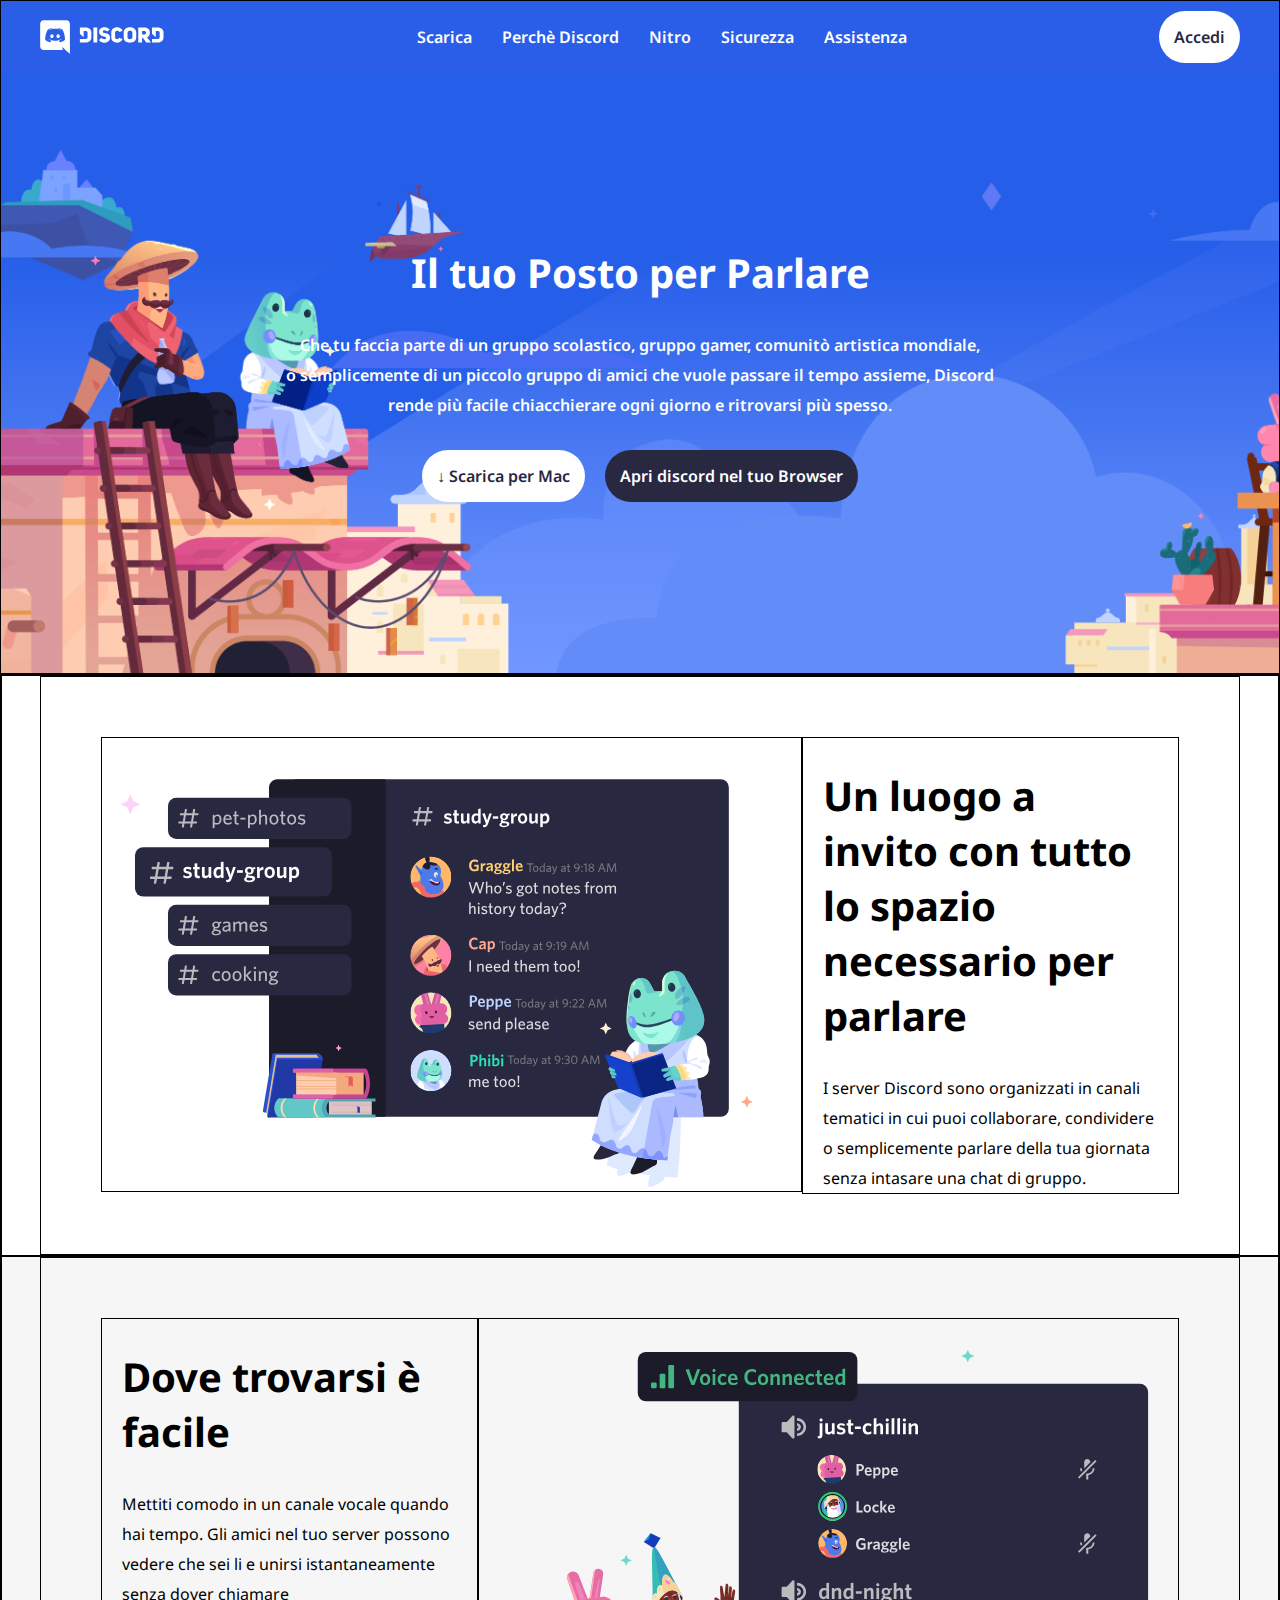
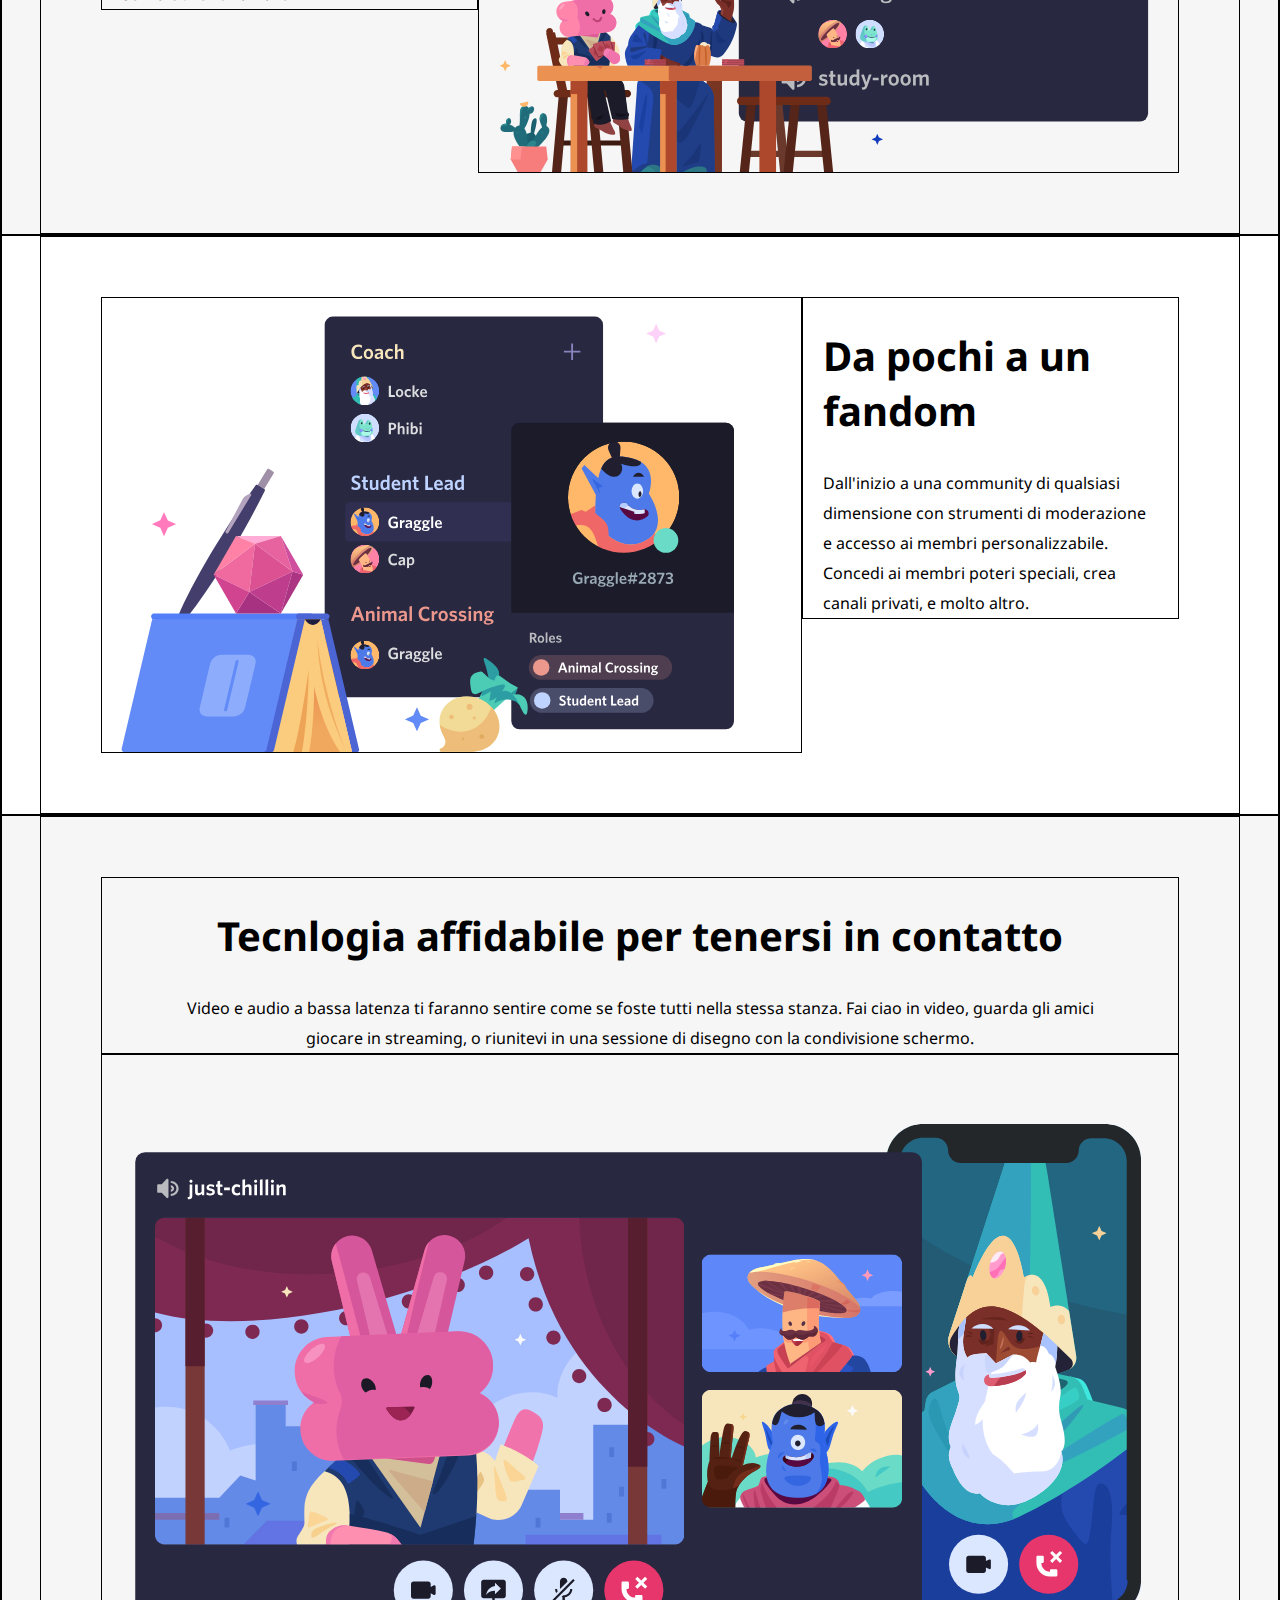
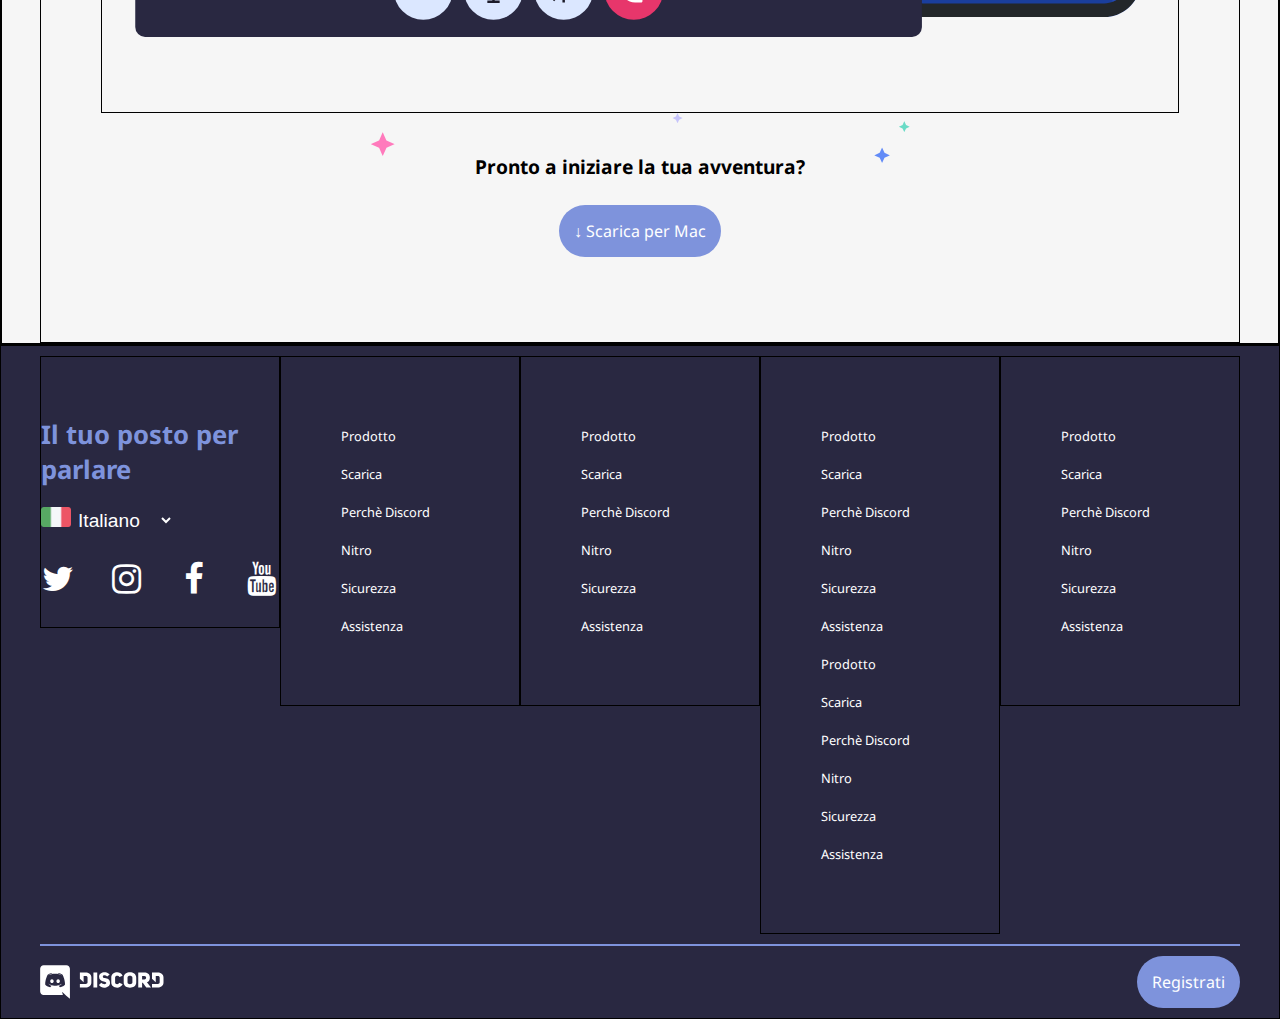
==== index.html @ d9f9dfe0 "sistemati gli a nel header" ====
<!DOCTYPE html>
<html lang="en">

<head>
    <meta charset="UTF-8">
    <meta name="viewport" content="width=device-width, initial-scale=1.0">
    <meta name="author" content="Michele Ebau">
    <link rel="preconnect" href="https://fonts.googleapis.com">
    <link rel="preconnect" href="https://fonts.gstatic.com" crossorigin>
    <link href="https://fonts.googleapis.com/css2?family=Fredoka:wght@300;400;500;600;700&family=Noto+Sans:ital,wght@0,100;0,200;0,300;0,400;0,500;0,600;0,700;0,800;1,100;1,200;1,300;1,400;1,500;1,600;1,700&display=swap" rel="stylesheet">
    <link rel="stylesheet" href="font-awesome-4.7.0/css/font-awesome.min.css"> 
    <link rel="stylesheet" href="css/style.css">
    
    <title>Discord</title>
</head>

<body>
    <!-- header -->
    <header class="header-top debug">
        <div class="d-flex align-center flex-between container secondary-text">
            <img class="logo-size" src="img/logo.svg" alt="logo">

            <!-- nav -bar -->
            <nav>
                <ul class="d-flex flex-between">
                    <li><a href="#">Scarica</a></li>
                    <li><a href="https://www.google.com/">Perchè Discord</a></li>
                    <li><a href="https://www.google.com/">Nitro</a></li>
                    <li><a href="https://www.google.com/">Sicurezza</a></li>
                    <li><a href="https://www.google.com/">Assistenza</a></li>
                </ul>
            </nav>
            <!-- bottone con a -->
            <a class="btn" href="https://www.google.com/">Accedi</a>
        </div>
        <section class="hero-content d-flex flex-center align-center secondary-text">
            <!-- contenitore centrale con titolo e paragrafo -->
            <section class="container text-center">
                <h1 class="title-header">
                    Il tuo Posto per Parlare
                </h1>
                <p>
                    Che tu faccia parte di un gruppo scolastico, gruppo gamer, comunitò artistica mondiale, <br>
                    o semplicemente di un piccolo gruppo di amici che vuole passare il tempo assieme, Discord rende più
                    facile chiacchierare ogni giorno e ritrovarsi più spesso.
                </p>
                <div class="d-flex flex-center btn-container">
                    <!-- bottoni con a -->
                    <a class="btn" href="">&#8595; Scarica per Mac</a>
                    <a class="btn btn-black" href="">Apri discord nel tuo Browser</a>
                </div>
            </section>
        </section>
    </header>
    <!-- main -->
    <main class="debug">
        <section class="debug">
            <section class="debug d-flex align-start container content-air">
                <!-- immagine -->
                <img class="itm-size debug" src="img/item1.svg" alt="chat canals">
                <!-- sezione con articolo1 -->
                <section class="section-content debug">
                    <h2>Un luogo a invito con tutto lo spazio necessario per parlare</h2>
                    <p>I server Discord sono organizzati in canali tematici in cui puoi collaborare, condividere o
                        semplicemente parlare della tua giornata senza intasare una chat di gruppo.</p>
                </section>
            </section>
        </section>
        <section class="debug even">
            <section class="debug d-flex row-reverse align-start container content-air">
                <!-- immagine -->
                <img class="itm-size debug" src="img/item2.svg" alt="voice connected">
                <!-- sezione con articolo1 -->
                <section class="section-content debug">
                    <h2>Dove trovarsi è facile</h2>
                    <p>Mettiti comodo in un canale vocale quando hai tempo. Gli amici nel tuo server possono vedere che
                        sei li e unirsi istantaneamente senza dover chiamare</p>
                </section>
            </section>
        </section>
        <section class="debug">
            <section class="debug d-flex align-start container content-air">
                <!-- immagine -->
                <img class="itm-size debug" src="img/item3.svg" alt="coach student animal attirbute">
                <!-- sezione con articolo1 -->
                <section class="section-content debug">
                    <h2>Da pochi a un fandom</h2>
                    <p>Dall'inizio a una community di qualsiasi dimensione con strumenti di moderazione e accesso ai
                        membri personalizzabile. Concedi ai membri poteri speciali, crea canali privati, e molto altro.
                    </p>
                </section>
            </section>
        </section>
        <section class="debug even">
            <section class="debug container text-center content-air">
                <!-- sezione con articolo 4 -->
                <section class="last-section debug">
                    <h2>Tecnlogia affidabile per tenersi in contatto</h2>
                    <p>Video e audio a bassa latenza ti faranno sentire come se foste tutti nella stessa stanza. Fai
                        ciao in video, guarda gli amici giocare in streaming, o riunitevi in una sessione di disegno con
                        la condivisione schermo.</p>
                </section>
                <!-- immagine -->
                <div class="last-itm debug">
                    <img src="img/item4-big.svg" alt="voice connected">
                </div>
                <h3>Pronto a iniziare la tua avventura?</h3>
                <!-- bottone accessorio -->
                <div class="last-section-btn">
                    <a class="btn btn-accessory" href="">&#8595; Scarica per Mac</a>
                </div>

            </section>
        </section>
    </main>

    <footer class=" debug">
        <!-- sezione footer-top -->
        <section class="d-flex footer-top container ">
            <section class="footer-container debug">
                <h2>Il tuo posto per parlare</h2>
                <div>
                    <img class="flag-select" src="img/ita.png" alt="italian flag">
                    <select class="footer-select" name="Lenguage">
                        <option value="italiano">Italiano</option>
                        <option value="francese">Francese</option>
                        <option value="inglese">Inglese</option>
                        <option value="croato">Croato</option>
                    </select>
                    <!-- ul con icone -->
                    <ul class="ul-icon fa-ul d-flex flex-between">
                        <li><a href=""><span class="fa-stack fa-lg">
                            <!-- <i class="fa fa-square-o fa-stack-2x"></i> -->
                            <i class="fa fa-twitter fa-stack-2x"></i>
                          </span></a>
                        </li>
                        <li><a href=""><span class="fa-stack fa-lg">
                            <!-- <i class="fa fa-square-o fa-stack-2x"></i> -->
                            <i class="fa fa-instagram fa-stack-2x"></i>
                          </span></a>
                        </li>
                        <li><a href=""><span class="fa-stack fa-lg">
                            <!-- <i class="fa fa-square-o fa-stack-2x"></i> -->
                            <i class="fa fa-facebook fa-stack-2x"></i>
                          </span></a>
                        </li>
                        <li><a href=""><span class="fa-stack fa-lg">
                            <!-- <i class="fa fa-square-o fa-stack-2x"></i> -->
                            <i class="fa fa-youtube fa-stack-2x"></i>
                          </span></a>
                        </li>
                      </ul>
                      
                </div>


            </section>
            <!-- sezione con lista di a -->
            <div class="footer-container debug secondary-text content-air">
                <ul>
                    <li>
                        <a href="https://www.google.com/"></a>Prodotto
                    </li>
                    <li><a href="https://www.google.com/"></a>Scarica</li>
                    <li><a href="https://www.google.com/"></a>Perchè Discord</li>
                    <li><a href="https://www.google.com/"></a>Nitro</li>
                    <li><a href="https://www.google.com/"></a>Sicurezza</li>
                    <li><a href="https://www.google.com/"></a>Assistenza</li>
                </ul>
            </div>
            <div class="footer-container debug secondary-text content-air">
                <ul>
                    <li><a href="https://www.google.com/"></a>Prodotto</li>
                    <li><a href="https://www.google.com/"></a>Scarica</li>
                    <li><a href="https://www.google.com/"></a>Perchè Discord</li>
                    <li><a href="https://www.google.com/"></a>Nitro</li>
                    <li><a href="https://www.google.com/"></a>Sicurezza</li>
                    <li><a href="https://www.google.com/"></a>Assistenza</li>
                </ul>
            </div>
            <div class="footer-container debug secondary-text content-air">
                <ul>
                    <li><a href="https://www.google.com/"></a>Prodotto</li>
                    <li><a href="https://www.google.com/"></a>Scarica</li>
                    <li><a href="https://www.google.com/"></a>Perchè Discord</li>
                    <li><a href="https://www.google.com/"></a>Nitro</li>
                    <li><a href="https://www.google.com/"></a>Sicurezza</li>
                    <li><a href="https://www.google.com/"></a>Assistenza</li>
                    <li><a href="https://www.google.com/"></a>Prodotto</li>
                    <li><a href="https://www.google.com/"></a>Scarica</li>
                    <li><a href="https://www.google.com/"></a>Perchè Discord</li>
                    <li><a href="https://www.google.com/"></a>Nitro</li>
                    <li><a href="https://www.google.com/"></a>Sicurezza</li>
                    <li><a href="https://www.google.com/"></a>Assistenza</li>
                </ul>
            </div>
            <div class="footer-container debug secondary-text content-air">
                <ul>
                    <li><a href="https://www.google.com/"></a>Prodotto</li>
                    <li><a href="https://www.google.com/"></a>Scarica</li>
                    <li><a href="https://www.google.com/"></a>Perchè Discord</li>
                    <li><a href="https://www.google.com/"></a>Nitro</li>
                    <li><a href="https://www.google.com/"></a>Sicurezza</li>
                    <li><a href="https://www.google.com/"></a>Assistenza</li>
                </ul>
            </div>
        </section>
        <div class="d-flex footer-bottom container">
            <img class="logo-size" src="img/logo.svg" alt="logo">
            <a class="btn btn-accessory" href="">Registrati</a>
        </div>
    </footer>
</body>

</html>
---- css/style.css ----
/* general */

*{
    margin:0;
    padding:0;
    box-sizing: border-box;
}
:root {
	--color-accessory: #7e93dc;
	--color-secondary: #ffffff;
	--color-primary: #292841;
	--color-section-bg: #f6f6f6;
	--color-header-bg: #2a5ee8;
}
body{
    font-size: 16px;
    font-family: 'Noto Sans', sans-serif;
}
ul{
    list-style-type: none;
}
li a{
    /* display:block; */
    color: var(--color-secondary);
    text-decoration: none;
}
nav a:hover{
    text-decoration: underline;
}
.text-center{
    text-align: center;
}
p{
    line-height: 30px;
    /* word-spacing: 5px; */
}
h2{
    font-size: 2.5em;
    padding: 30px 0;
}
/* utility */

.debug{
    border:1px solid black;
    min-height: 30px;
}
.container{
    max-width: 1200px;
    margin: 0 auto;
    padding: 10px 0;
}
.content-air{
    padding:60px;
}
.d-flex{
    display: flex;
    flex-flow: row wrap;
    /* align-items: center;
    align-content: center; */
}
.row-reverse{
    flex-direction: row-reverse;
}
.align-center{
    align-items: center;
    align-content: center;
}
.align-start{
    align-items: flex-start;
}
.justify-start{
    justify-content: flex-start;
}
.flex-center{
    justify-content: center;
    /* margin:auto; */
}
.flex-between{
    justify-content: space-between;
}
.flex-even{
    justify-content: space-evenly;    
}
.btn-container{
    padding: 30px;
    gap: 20px;
}
.btn{
    text-decoration: none;
    background-color: var(--color-secondary);
    color: var(--color-primary);
    border-radius: 30px;
    padding: 15px;
}
.btn:hover{
    box-shadow: 0px 8px 15px rgba(0, 0, 0, 0.4);
}
.btn-black{
    background-color: var(--color-primary);
    color: var(--color-secondary);
}
.btn-accessory{
    background-color: var(--color-accessory);
    color: var(--color-secondary);
}

/* header */
.header-top{
    /* width: 100%; */  background-color: var(--color-header-bg);
    font-weight: 600;
}
/* .logo-size{
    max-width:100px;
} */
nav li{
    padding:0 15px;
}
.title-header{
    padding: 30px;
    font-size: 2.5em;
}
.secondary-text{
    color:var(--color-secondary)
}
.hero-content{
    min-height: 600px;
    background-image: url(../img/jumbo.png);
    background-size: cover;
    background-repeat: no-repeat;
}
.hero-content>.container{
    max-width: 800px;
}
.hero-content p{
    line-height: 30px;
    /* word-spacing: 5px; */
    margin: 0 30px;
}
/* variables */

.even{
    background-color: var(--color-section-bg);
}

/* main */
main>section{
    background-color: var(--color-secondary);
}
.itm-size{
    width: 65%;
}
.last-itm{
    width: 100%;
}
.last-itm img{
    width: inherit;
}
.section-content{
    width: 35%;
    padding: 0 20px;
}
.last-section p{
    padding: 0 80px;
}
.last-section~h3{
    padding-top: 40px;
    width: 50%;
    font-size: larger;
    margin: 0 auto;
    background-image: url(../img/stars.svg);
    background-size: contain;
    background-repeat: no-repeat;
}
.last-section-btn{
    padding: 40px;
    width: 50%;
    margin: 0 auto;
}

/* footer */
footer{
    background-color: var(--color-primary);
}
.footer-top{
    flex-wrap: nowrap;
    align-items: flex-start;
    font-size: 0.8em;

}
.footer-container{
    min-width: calc(100% / 5);
}
.footer-bottom{
    border-top: 2px solid var(--color-accessory);
    justify-content: space-between;
}
.footer-container li{
    padding:10px 0;
}
/* .footer-container li:first-child{
    color: var(--color-accessory);
    font-weight: bold;

} */
.footer-container>h2{
    color: var(--color-accessory);
    font-size: 2em;
    padding:60px 0 20px;
}
.footer-select{
    background-color: transparent;
    border: 0;
    font-size: 1.5em;
    color: var(--color-secondary);
    cursor: pointer;
}
.flag-select{
    width: 30px;
}
.ul-icon li{
    padding: 30px 0;

}
.fa-ul{
    margin-left: 0;
}
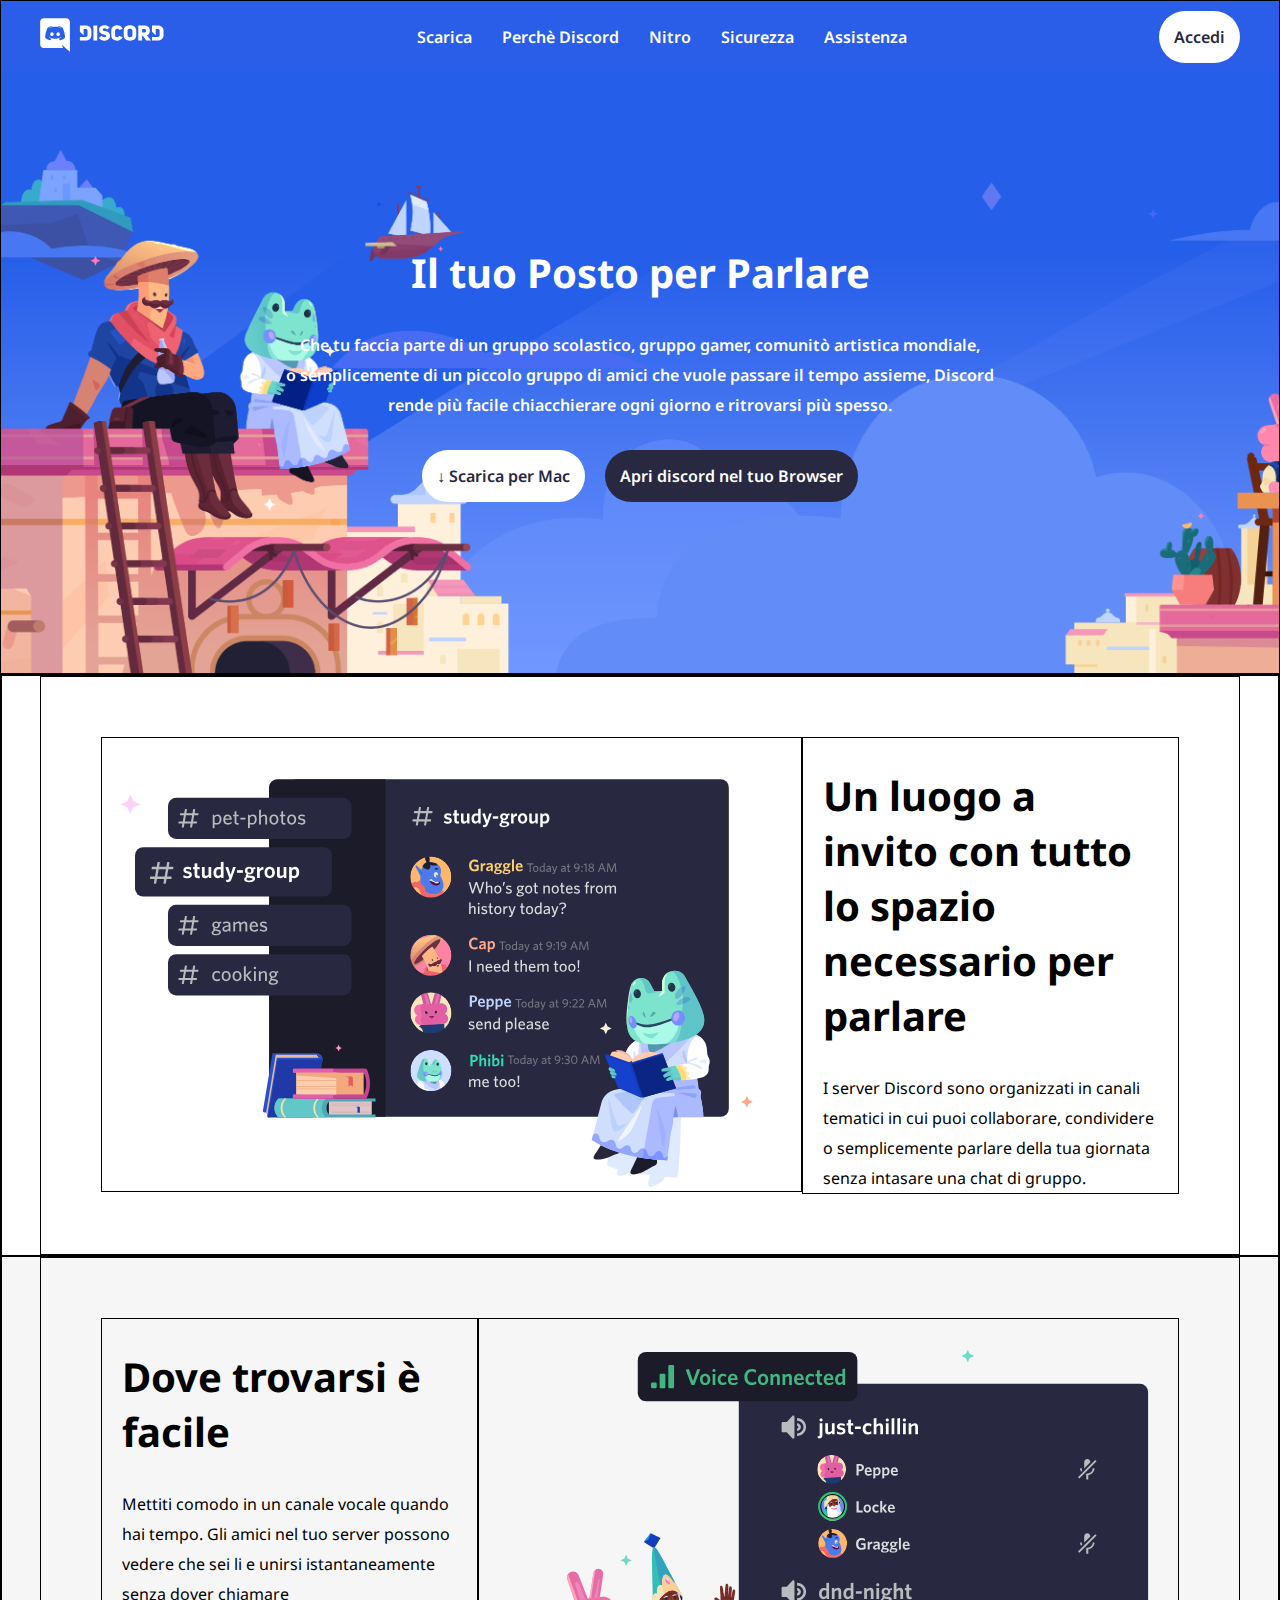
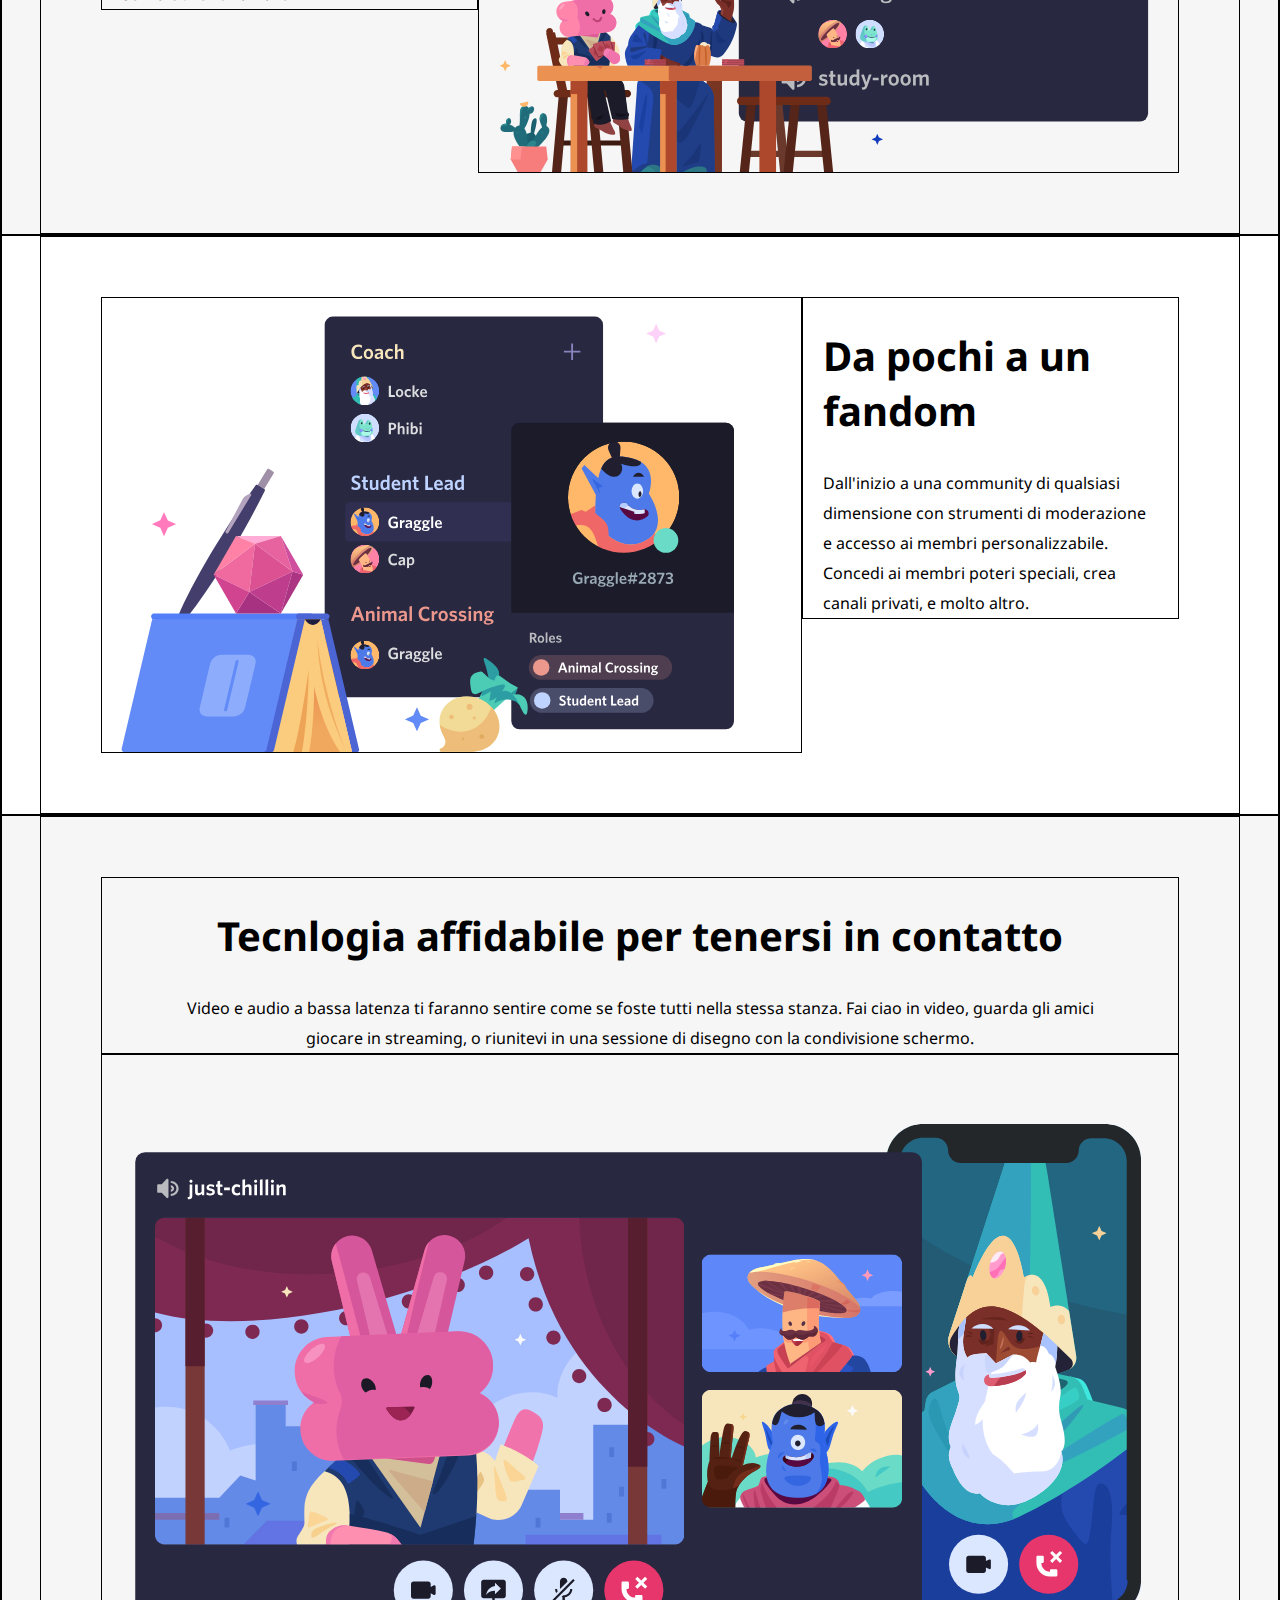
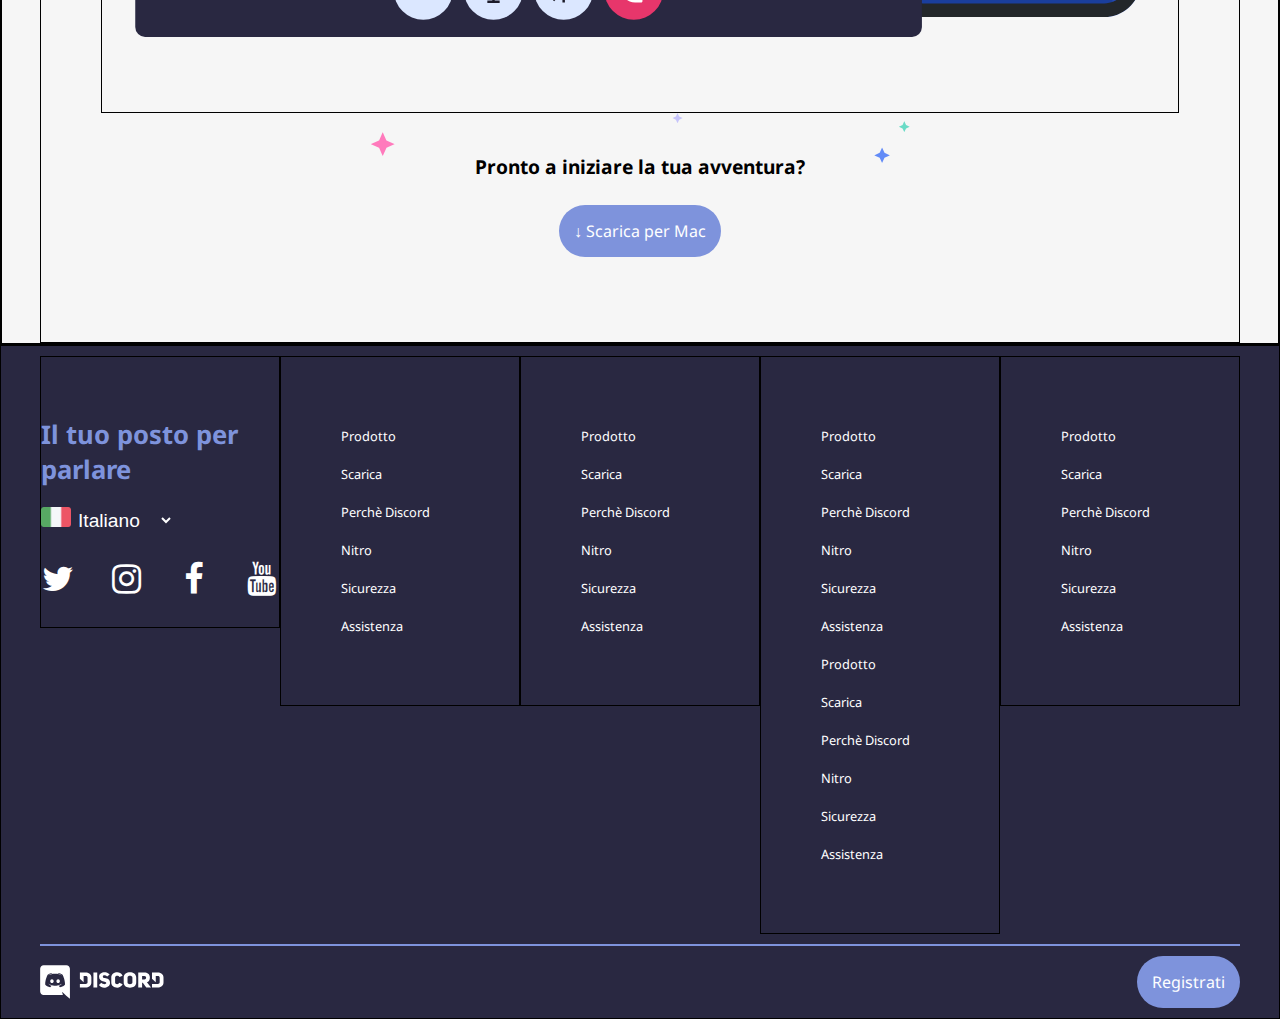
==== commit 11b4575a: "logo discord header dentro a" ====
--- a/index.html
+++ b/index.html
@@ -18,7 +18,7 @@
     <!-- header -->
     <header class="header-top debug">
         <div class="d-flex align-center flex-between container secondary-text">
-            <img class="logo-size" src="img/logo.svg" alt="logo">
+            <a href=""><img class="logo-size" src="img/logo.svg" alt="logo"></a>
 
             <!-- nav -bar -->
             <nav>
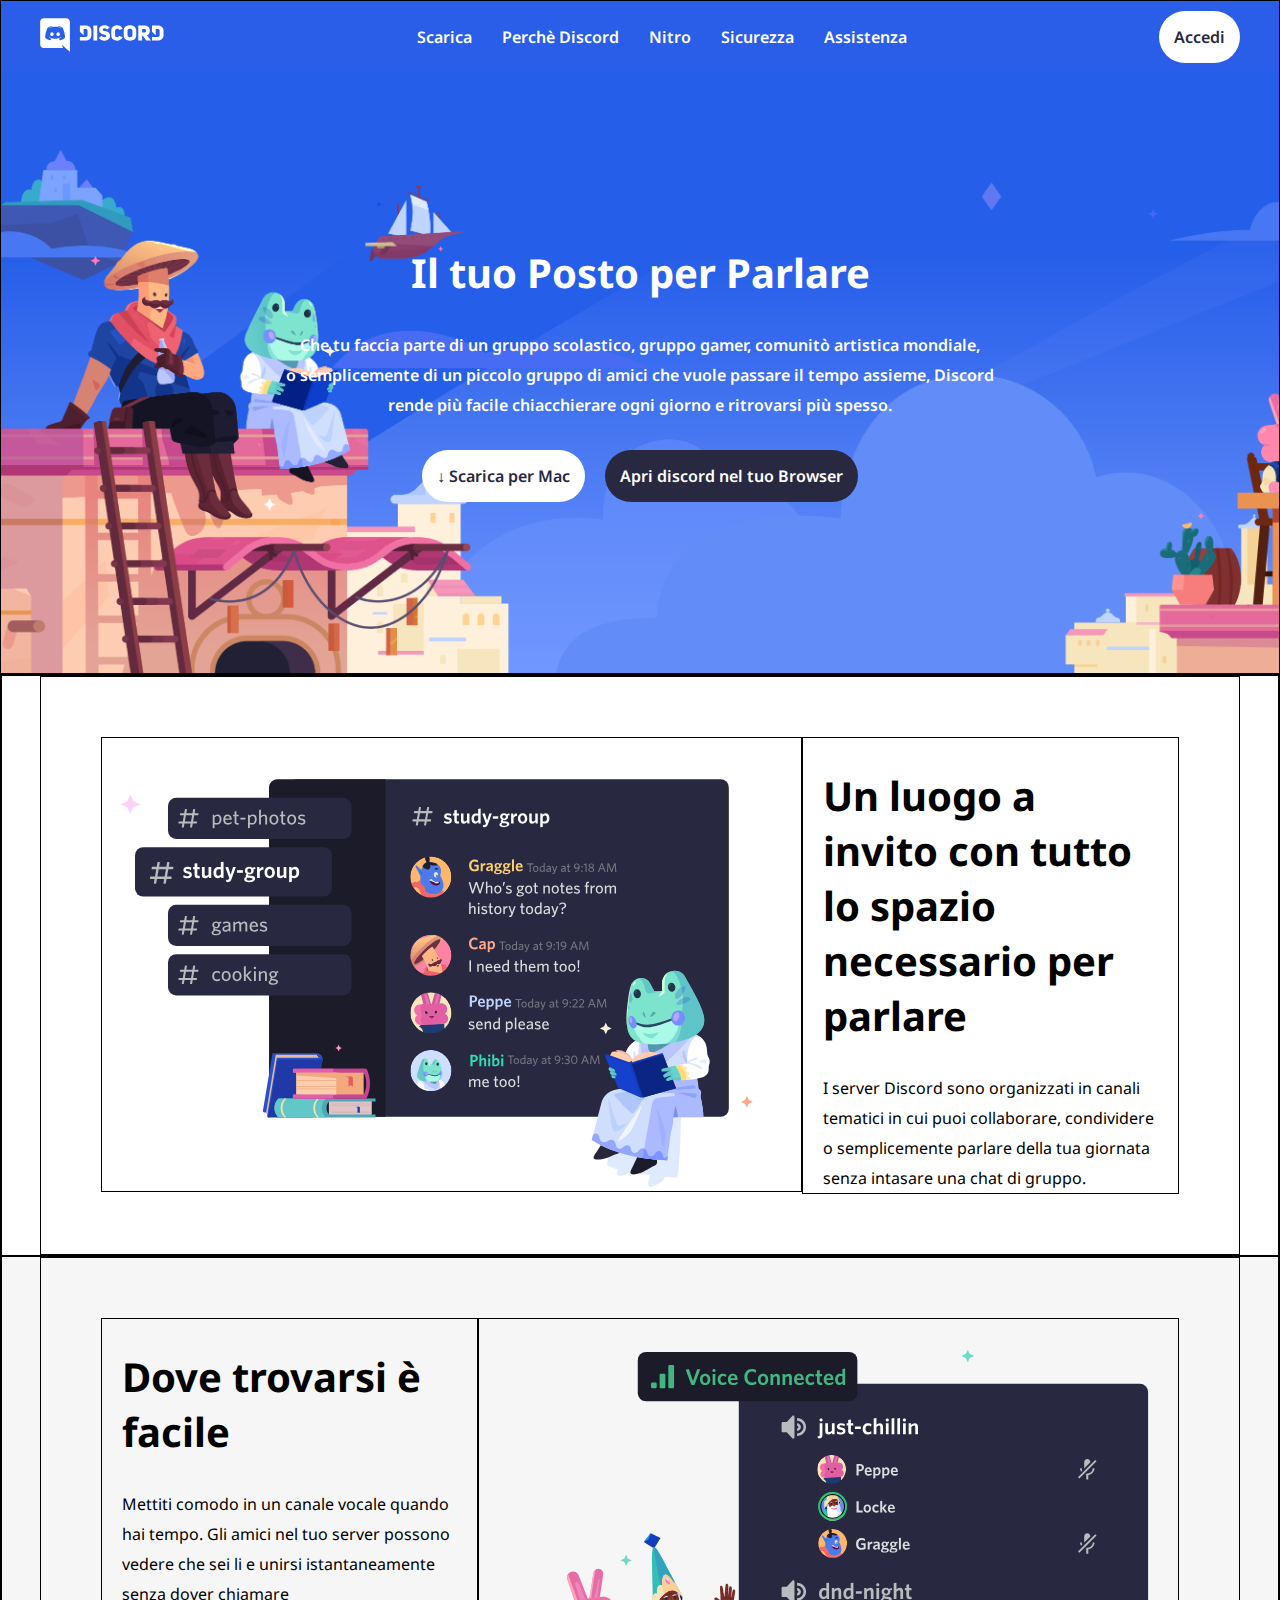
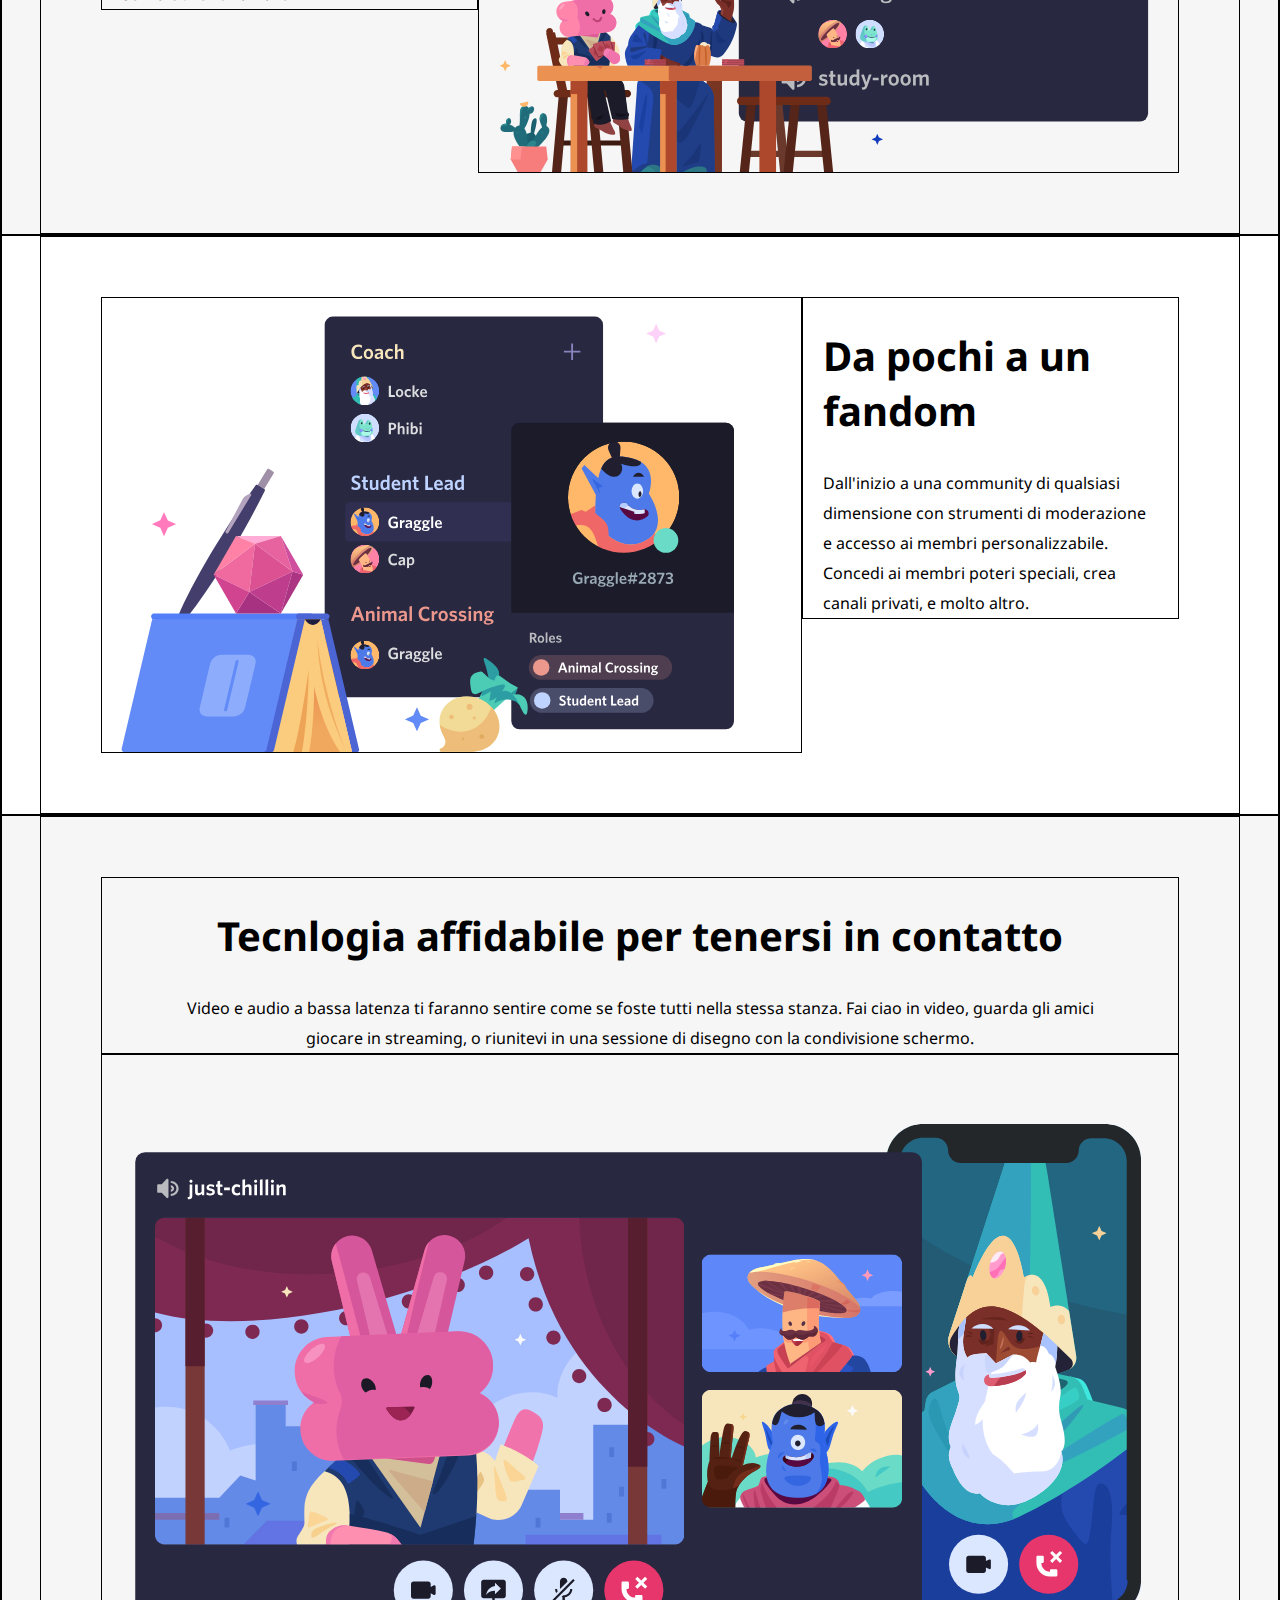
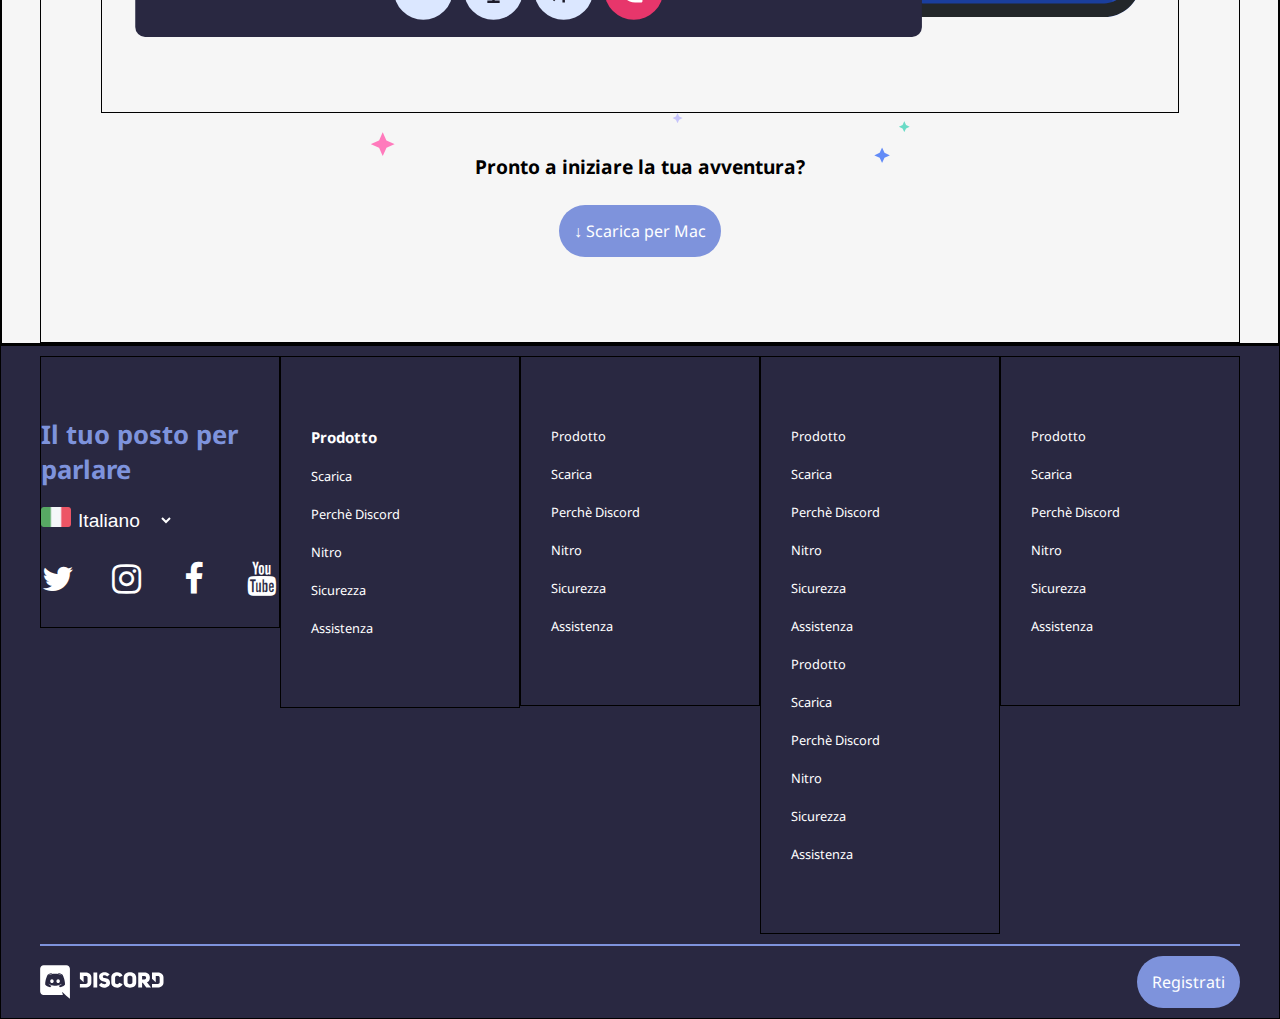
==== commit fe643be6: "footer- top migliorata seconda sezione" ====
--- a/index.html
+++ b/index.html
@@ -7,10 +7,12 @@
     <meta name="author" content="Michele Ebau">
     <link rel="preconnect" href="https://fonts.googleapis.com">
     <link rel="preconnect" href="https://fonts.gstatic.com" crossorigin>
-    <link href="https://fonts.googleapis.com/css2?family=Fredoka:wght@300;400;500;600;700&family=Noto+Sans:ital,wght@0,100;0,200;0,300;0,400;0,500;0,600;0,700;0,800;1,100;1,200;1,300;1,400;1,500;1,600;1,700&display=swap" rel="stylesheet">
-    <link rel="stylesheet" href="font-awesome-4.7.0/css/font-awesome.min.css"> 
+    <link
+        href="https://fonts.googleapis.com/css2?family=Fredoka:wght@300;400;500;600;700&family=Noto+Sans:ital,wght@0,100;0,200;0,300;0,400;0,500;0,600;0,700;0,800;1,100;1,200;1,300;1,400;1,500;1,600;1,700&display=swap"
+        rel="stylesheet">
+    <link rel="stylesheet" href="font-awesome-4.7.0/css/font-awesome.min.css">
     <link rel="stylesheet" href="css/style.css">
-    
+
     <title>Discord</title>
 </head>
 
@@ -117,6 +119,7 @@
     <footer class=" debug">
         <!-- sezione footer-top -->
         <section class="d-flex footer-top container ">
+            <!-- sezione con select e icone -->
             <section class="footer-container debug">
                 <h2>Il tuo posto per parlare</h2>
                 <div>
@@ -130,37 +133,47 @@
                     <!-- ul con icone -->
                     <ul class="ul-icon fa-ul d-flex flex-between">
                         <li><a href=""><span class="fa-stack fa-lg">
-                            <!-- <i class="fa fa-square-o fa-stack-2x"></i> -->
-                            <i class="fa fa-twitter fa-stack-2x"></i>
-                          </span></a>
-                        </li>
-                        <li><a href=""><span class="fa-stack fa-lg">
-                            <!-- <i class="fa fa-square-o fa-stack-2x"></i> -->
-                            <i class="fa fa-instagram fa-stack-2x"></i>
-                          </span></a>
-                        </li>
-                        <li><a href=""><span class="fa-stack fa-lg">
-                            <!-- <i class="fa fa-square-o fa-stack-2x"></i> -->
-                            <i class="fa fa-facebook fa-stack-2x"></i>
-                          </span></a>
-                        </li>
-                        <li><a href=""><span class="fa-stack fa-lg">
-                            <!-- <i class="fa fa-square-o fa-stack-2x"></i> -->
-                            <i class="fa fa-youtube fa-stack-2x"></i>
-                          </span></a>
-                        </li>
-                      </ul>
-                      
+                                    <!-- <i class="fa fa-square-o fa-stack-2x"></i> -->
+                                    <i class="fa fa-twitter fa-stack-2x"></i>
+                                </span></a>
+                        </li>
+                        <li><a href=""><span class="fa-stack fa-lg">
+                                    <!-- <i class="fa fa-square-o fa-stack-2x"></i> -->
+                                    <i class="fa fa-instagram fa-stack-2x"></i>
+                                </span></a>
+                        </li>
+                        <li><a href=""><span class="fa-stack fa-lg">
+                                    <!-- <i class="fa fa-square-o fa-stack-2x"></i> -->
+                                    <i class="fa fa-facebook fa-stack-2x"></i>
+                                </span></a>
+                        </li>
+                        <li><a href=""><span class="fa-stack fa-lg">
+                                    <!-- <i class="fa fa-square-o fa-stack-2x"></i> -->
+                                    <i class="fa fa-youtube fa-stack-2x"></i>
+                                </span></a>
+                        </li>
+                    </ul>
+
                 </div>
 
 
             </section>
             <!-- sezione con lista di a -->
+            <div class="footer-container debug secondary-text">
+                <ul>
+                    <li>
+                        <h3>Prodotto</h3>
+                    </li>
+                    <li><a href="https://www.google.com/">Scarica</a></li>
+                    <li><a href="https://www.google.com/">Perchè Discord</a></li>
+                    <li><a href="https://www.google.com/">Nitro</a></li>
+                    <li><a href="https://www.google.com/">Sicurezza</a></li>
+                    <li><a href="https://www.google.com/">Assistenza</a></li>
+                </ul>
+            </div>
             <div class="footer-container debug secondary-text content-air">
                 <ul>
-                    <li>
-                        <a href="https://www.google.com/"></a>Prodotto
-                    </li>
+                    <li><a href="https://www.google.com/"></a>Prodotto</li>
                     <li><a href="https://www.google.com/"></a>Scarica</li>
                     <li><a href="https://www.google.com/"></a>Perchè Discord</li>
                     <li><a href="https://www.google.com/"></a>Nitro</li>
@@ -176,6 +189,12 @@
                     <li><a href="https://www.google.com/"></a>Nitro</li>
                     <li><a href="https://www.google.com/"></a>Sicurezza</li>
                     <li><a href="https://www.google.com/"></a>Assistenza</li>
+                    <li><a href="https://www.google.com/"></a>Prodotto</li>
+                    <li><a href="https://www.google.com/"></a>Scarica</li>
+                    <li><a href="https://www.google.com/"></a>Perchè Discord</li>
+                    <li><a href="https://www.google.com/"></a>Nitro</li>
+                    <li><a href="https://www.google.com/"></a>Sicurezza</li>
+                    <li><a href="https://www.google.com/"></a>Assistenza</li>
                 </ul>
             </div>
             <div class="footer-container debug secondary-text content-air">
@@ -186,26 +205,10 @@
                     <li><a href="https://www.google.com/"></a>Nitro</li>
                     <li><a href="https://www.google.com/"></a>Sicurezza</li>
                     <li><a href="https://www.google.com/"></a>Assistenza</li>
-                    <li><a href="https://www.google.com/"></a>Prodotto</li>
-                    <li><a href="https://www.google.com/"></a>Scarica</li>
-                    <li><a href="https://www.google.com/"></a>Perchè Discord</li>
-                    <li><a href="https://www.google.com/"></a>Nitro</li>
-                    <li><a href="https://www.google.com/"></a>Sicurezza</li>
-                    <li><a href="https://www.google.com/"></a>Assistenza</li>
-                </ul>
-            </div>
-            <div class="footer-container debug secondary-text content-air">
-                <ul>
-                    <li><a href="https://www.google.com/"></a>Prodotto</li>
-                    <li><a href="https://www.google.com/"></a>Scarica</li>
-                    <li><a href="https://www.google.com/"></a>Perchè Discord</li>
-                    <li><a href="https://www.google.com/"></a>Nitro</li>
-                    <li><a href="https://www.google.com/"></a>Sicurezza</li>
-                    <li><a href="https://www.google.com/"></a>Assistenza</li>
-                </ul>
-            </div>
-        </section>
-        <div class="d-flex footer-bottom container">
+                </ul>
+            </div>
+        </section>
+        <div class="d-flex flex-between footer-bottom container">
             <img class="logo-size" src="img/logo.svg" alt="logo">
             <a class="btn btn-accessory" href="">Registrati</a>
         </div>
--- a/css/style.css
+++ b/css/style.css
@@ -189,10 +189,13 @@
 }
 .footer-container{
     min-width: calc(100% / 5);
+    
+}
+.footer-top>div{
+    padding: 60px 20px 60px 30px;
 }
 .footer-bottom{
     border-top: 2px solid var(--color-accessory);
-    justify-content: space-between;
 }
 .footer-container li{
     padding:10px 0;
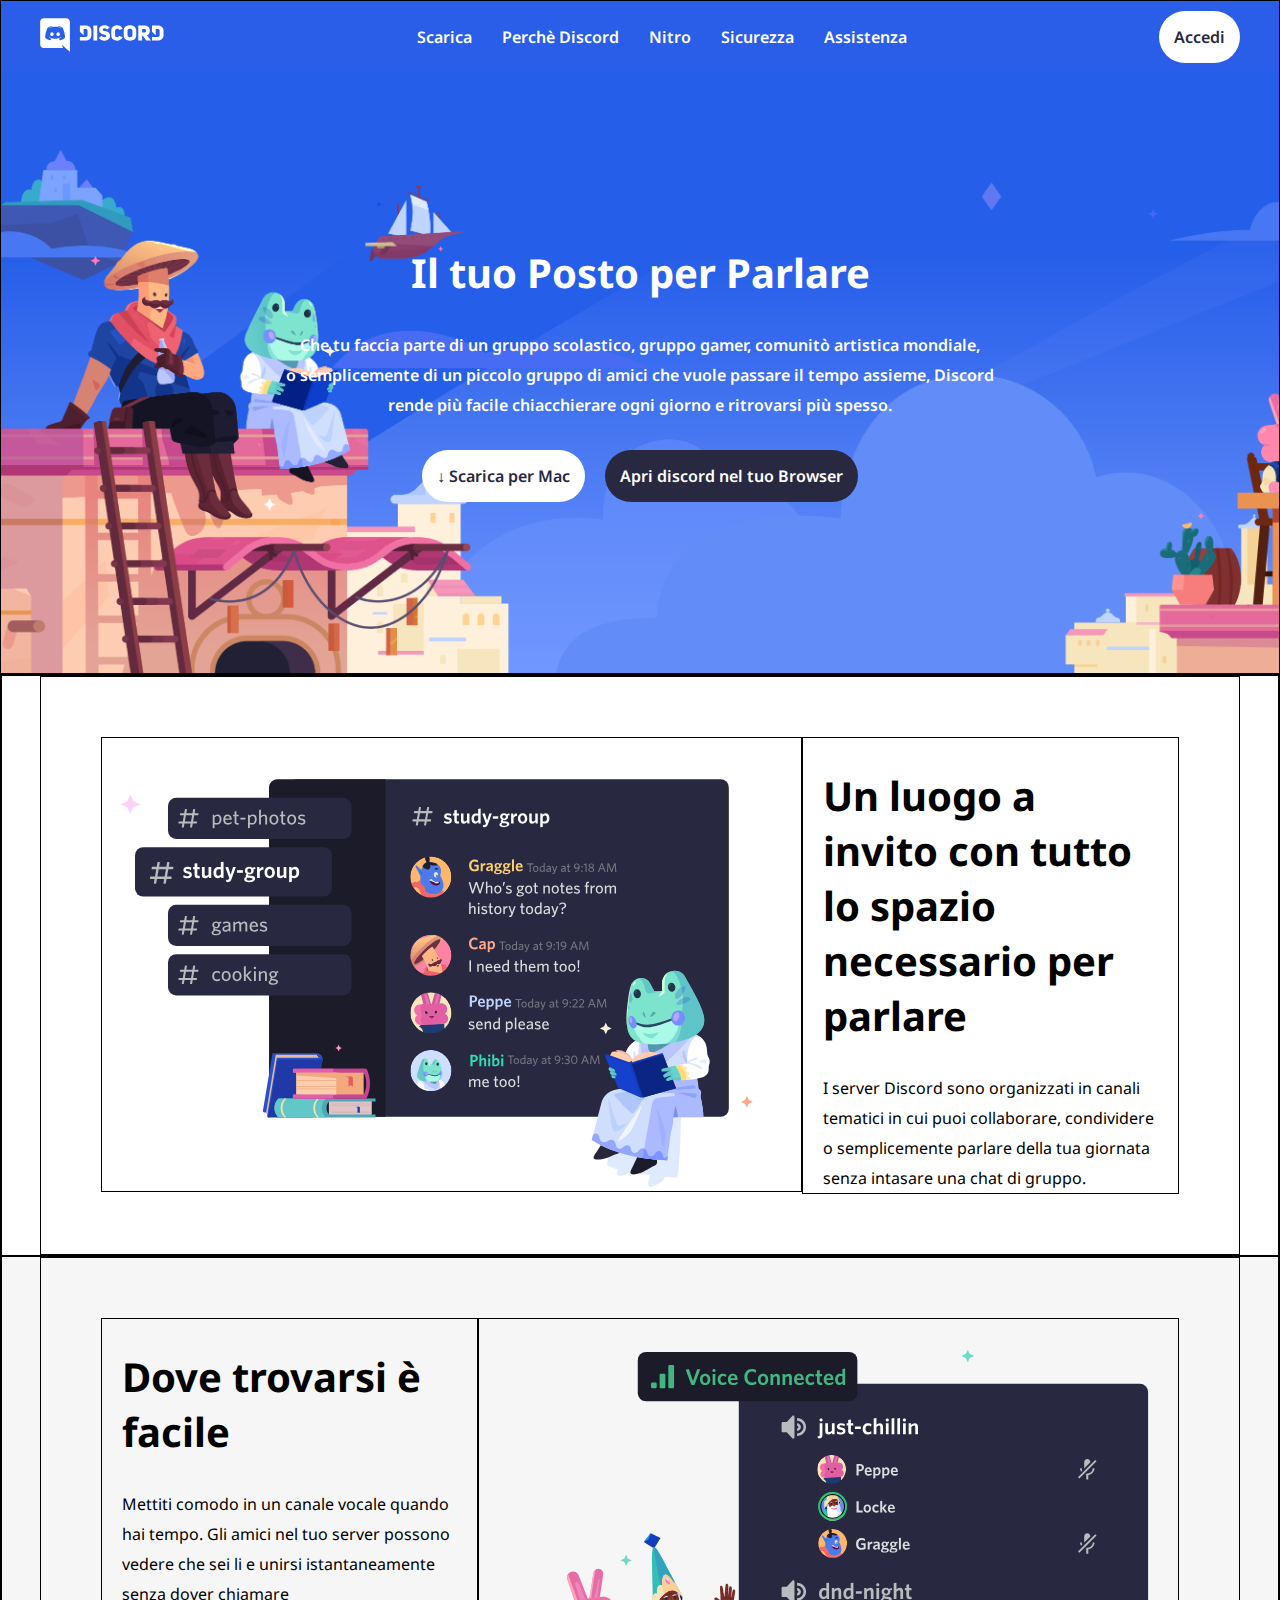
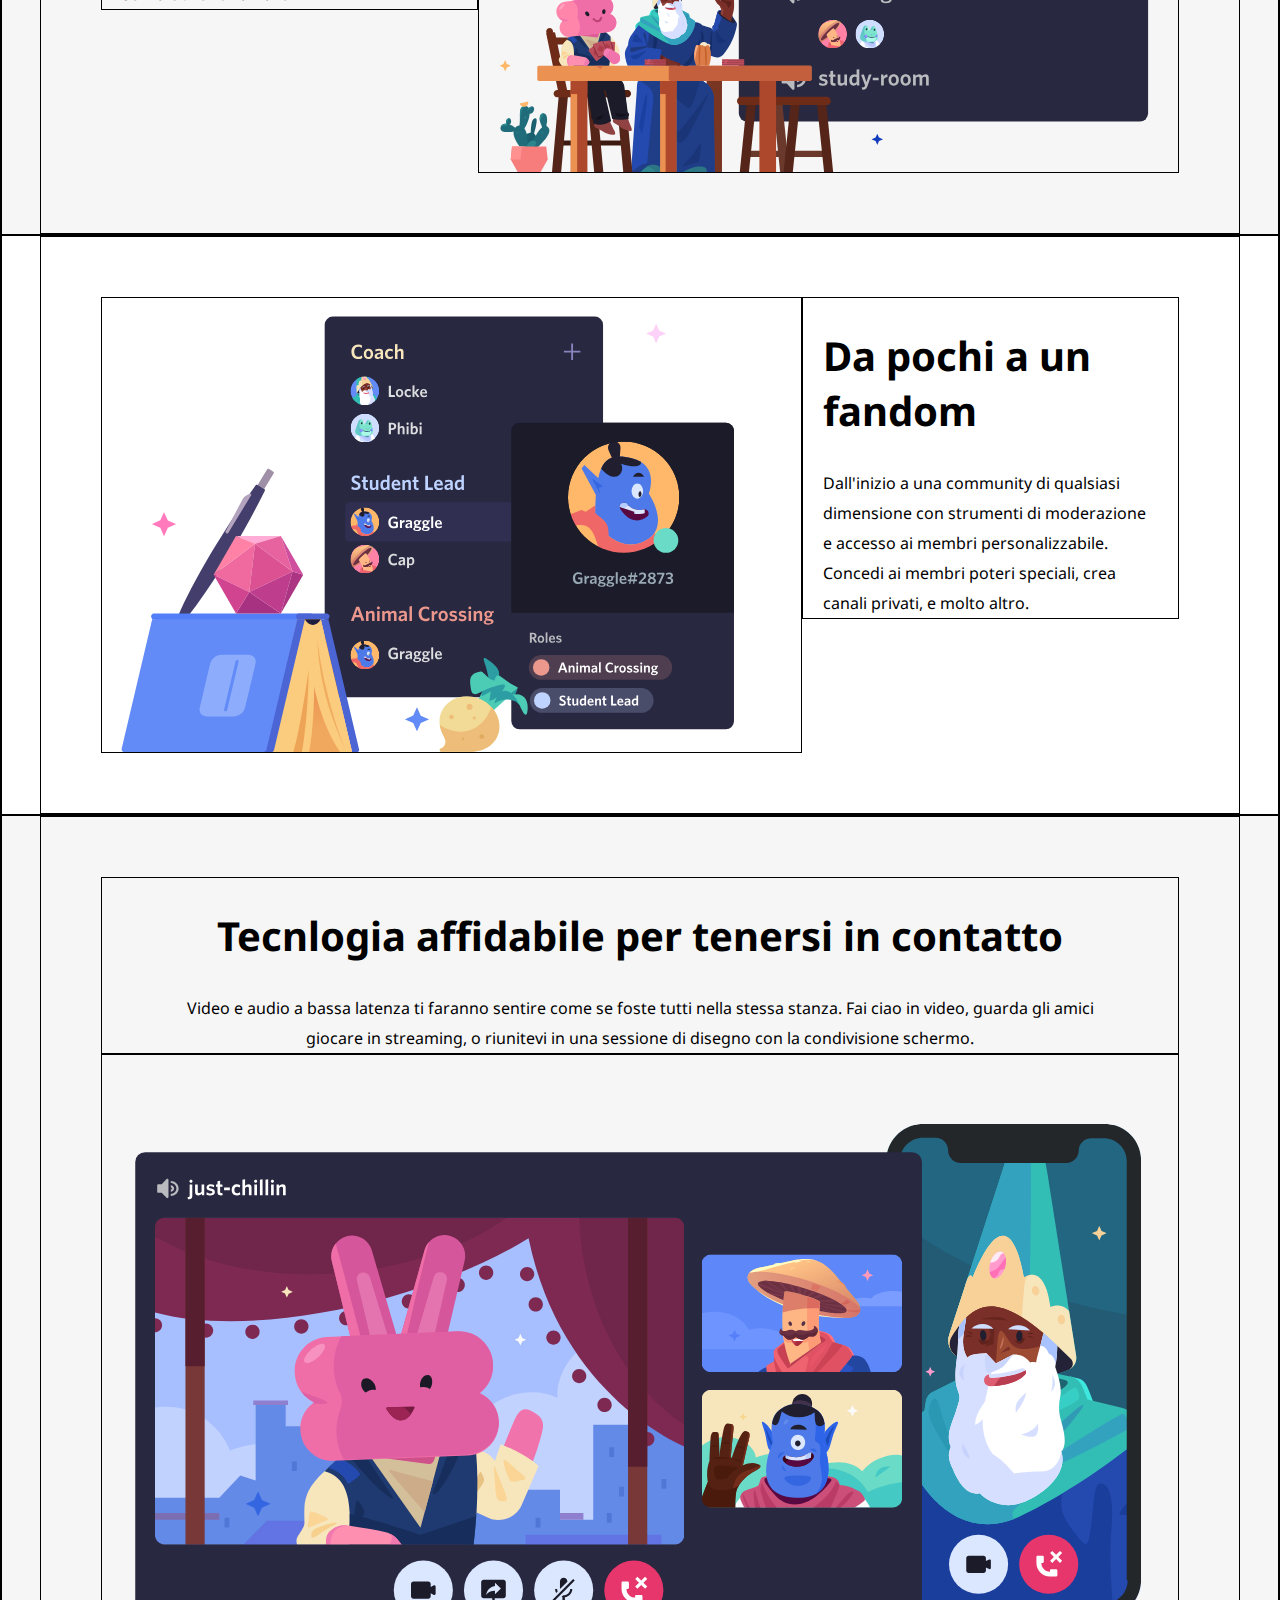
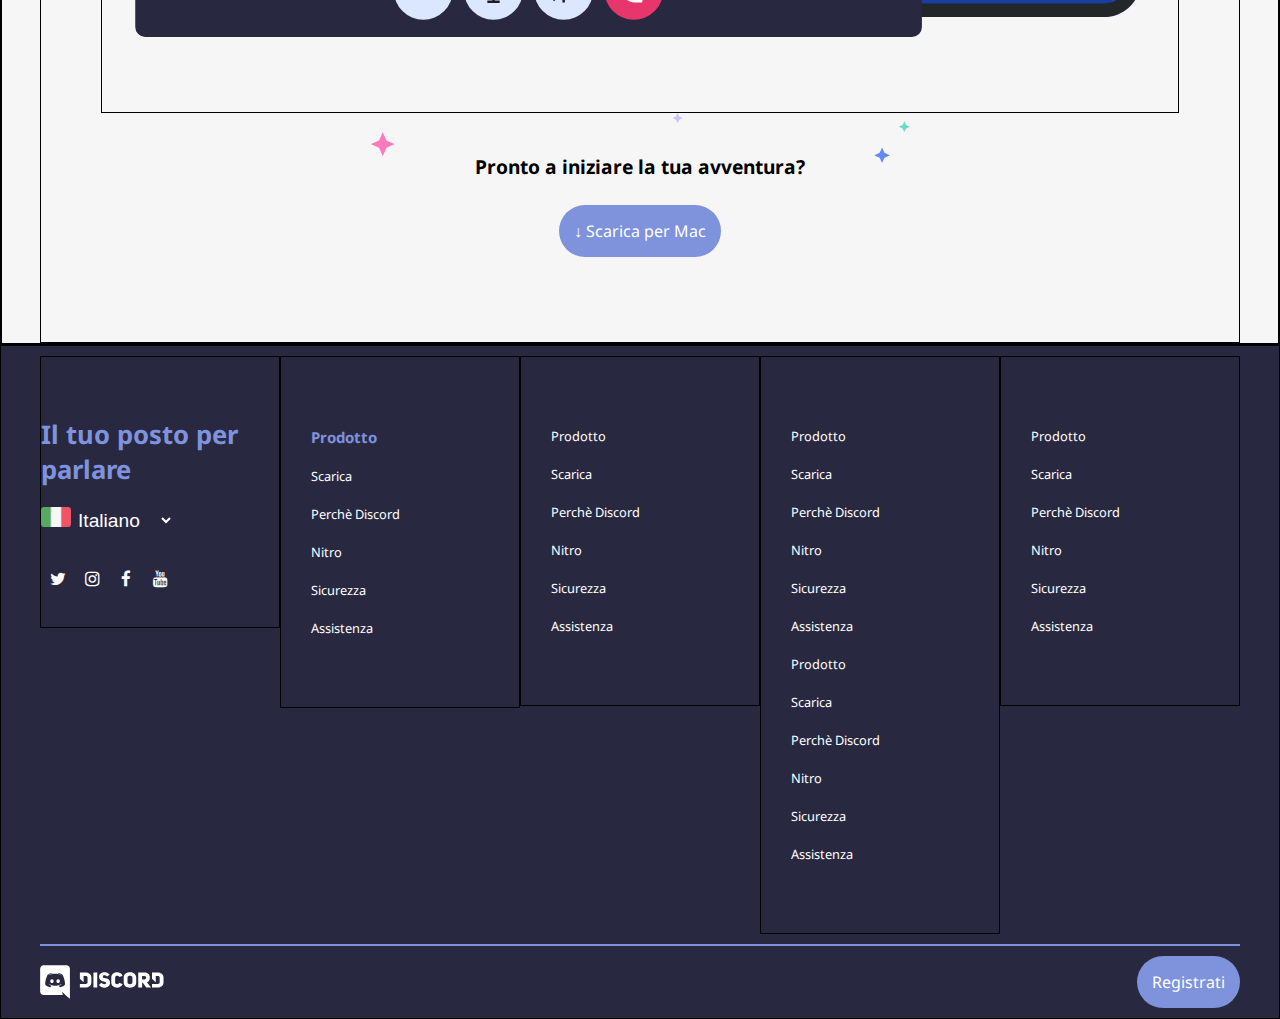
==== commit 54095743: "footer-top seconda sezione con h3 e ul" ====
--- a/index.html
+++ b/index.html
@@ -131,25 +131,25 @@
                         <option value="croato">Croato</option>
                     </select>
                     <!-- ul con icone -->
-                    <ul class="ul-icon fa-ul d-flex flex-between">
-                        <li><a href=""><span class="fa-stack fa-lg">
-                                    <!-- <i class="fa fa-square-o fa-stack-2x"></i> -->
-                                    <i class="fa fa-twitter fa-stack-2x"></i>
-                                </span></a>
-                        </li>
-                        <li><a href=""><span class="fa-stack fa-lg">
-                                    <!-- <i class="fa fa-square-o fa-stack-2x"></i> -->
-                                    <i class="fa fa-instagram fa-stack-2x"></i>
-                                </span></a>
-                        </li>
-                        <li><a href=""><span class="fa-stack fa-lg">
-                                    <!-- <i class="fa fa-square-o fa-stack-2x"></i> -->
-                                    <i class="fa fa-facebook fa-stack-2x"></i>
-                                </span></a>
-                        </li>
-                        <li><a href=""><span class="fa-stack fa-lg">
-                                    <!-- <i class="fa fa-square-o fa-stack-2x"></i> -->
-                                    <i class="fa fa-youtube fa-stack-2x"></i>
+                    <ul class="ul-icon fa-ul d-flex">
+                        <li><a href=""><span class="fa-stack fa-lg">
+                                    <!-- <i class="fa fa-square-o fa-stack-2x"></i> -->
+                                    <i class="fa fa-twitter fa-stack-1x"></i>
+                                </span></a>
+                        </li>
+                        <li><a href=""><span class="fa-stack fa-lg">
+                                    <!-- <i class="fa fa-square-o fa-stack-2x"></i> -->
+                                    <i class="fa fa-instagram fa-stack-1x"></i>
+                                </span></a>
+                        </li>
+                        <li><a href=""><span class="fa-stack fa-lg">
+                                    <!-- <i class="fa fa-square-o fa-stack-2x"></i> -->
+                                    <i class="fa fa-facebook fa-stack-1x"></i>
+                                </span></a>
+                        </li>
+                        <li><a href=""><span class="fa-stack fa-lg">
+                                    <!-- <i class="fa fa-square-o fa-stack-2x"></i> -->
+                                    <i class="fa fa-youtube fa-stack-1x"></i>
                                 </span></a>
                         </li>
                     </ul>
--- a/css/style.css
+++ b/css/style.css
@@ -54,7 +54,7 @@
 }
 .d-flex{
     display: flex;
-    flex-flow: row wrap;
+    flex-flow: row nowrap;
     /* align-items: center;
     align-content: center; */
 }
@@ -200,11 +200,10 @@
 .footer-container li{
     padding:10px 0;
 }
-/* .footer-container li:first-child{
+.footer-container h3{
     color: var(--color-accessory);
     font-weight: bold;
-
-} */
+}
 .footer-container>h2{
     color: var(--color-accessory);
     font-size: 2em;
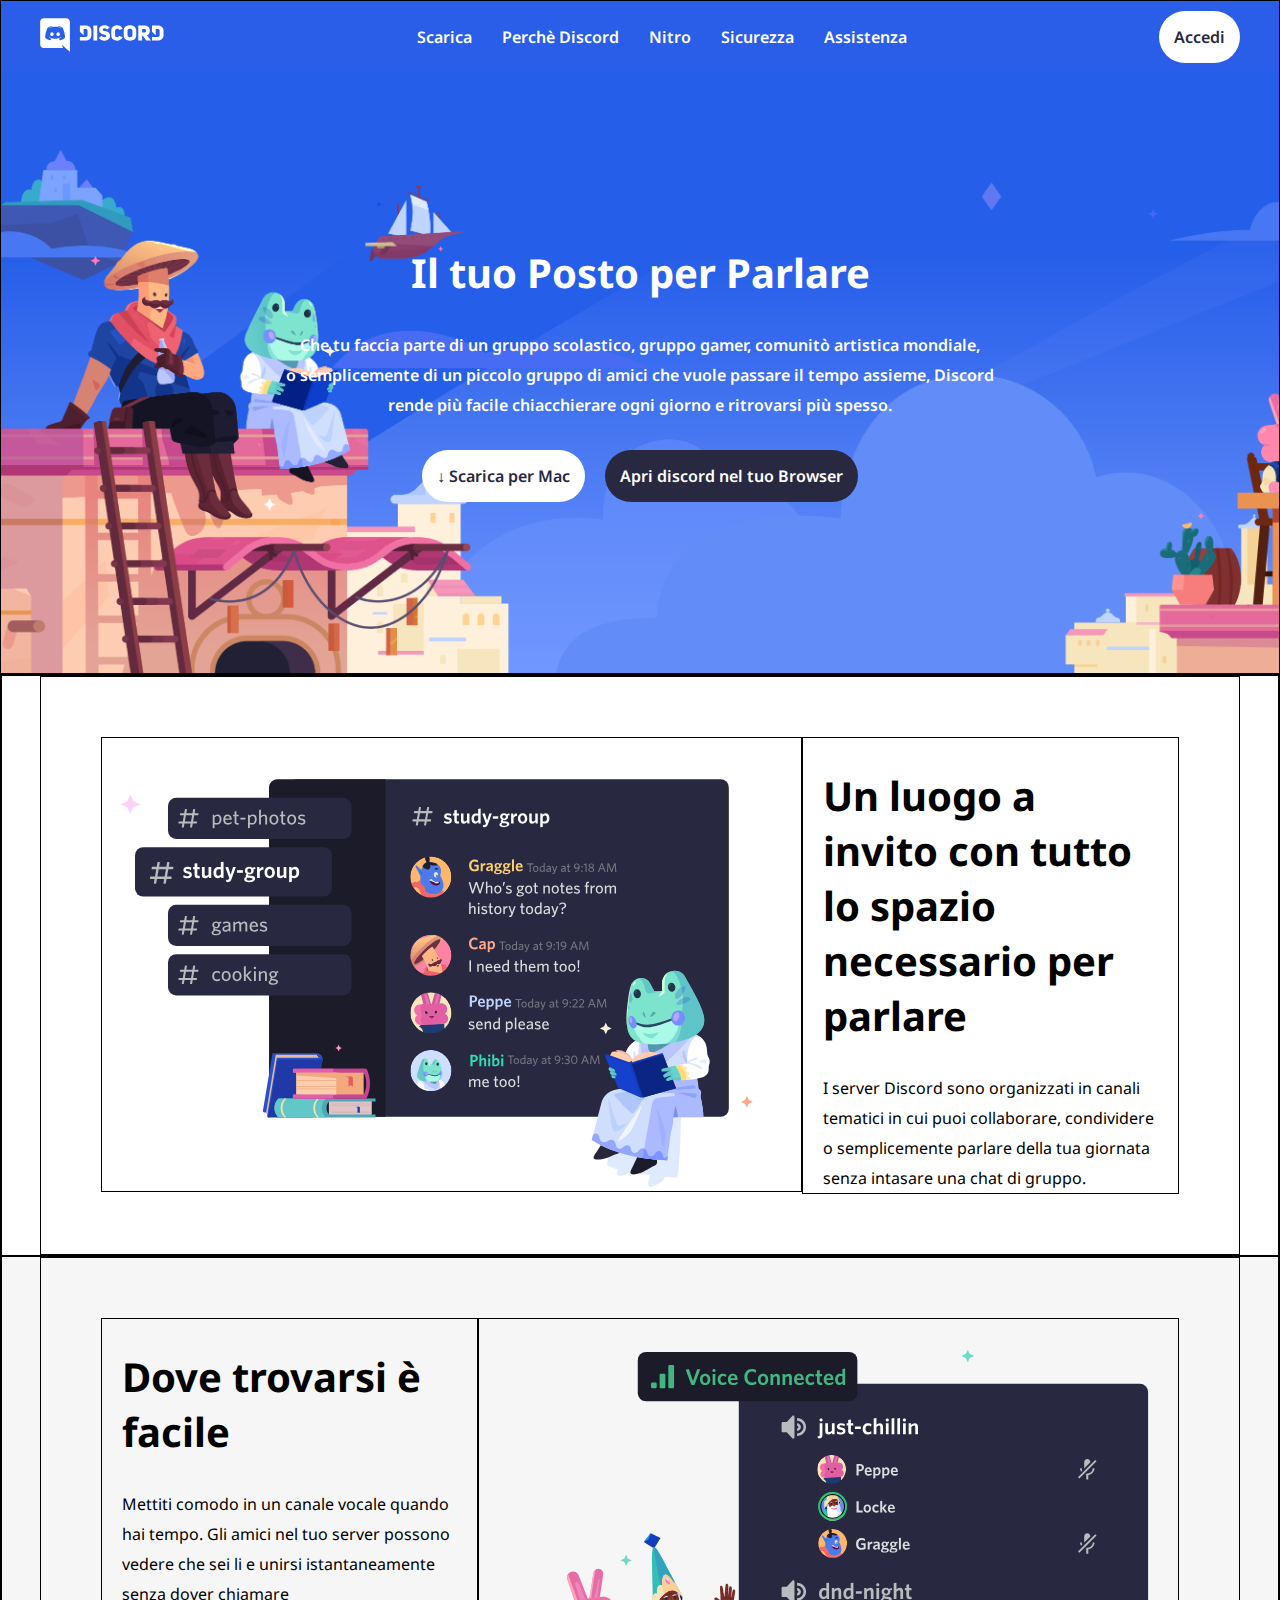
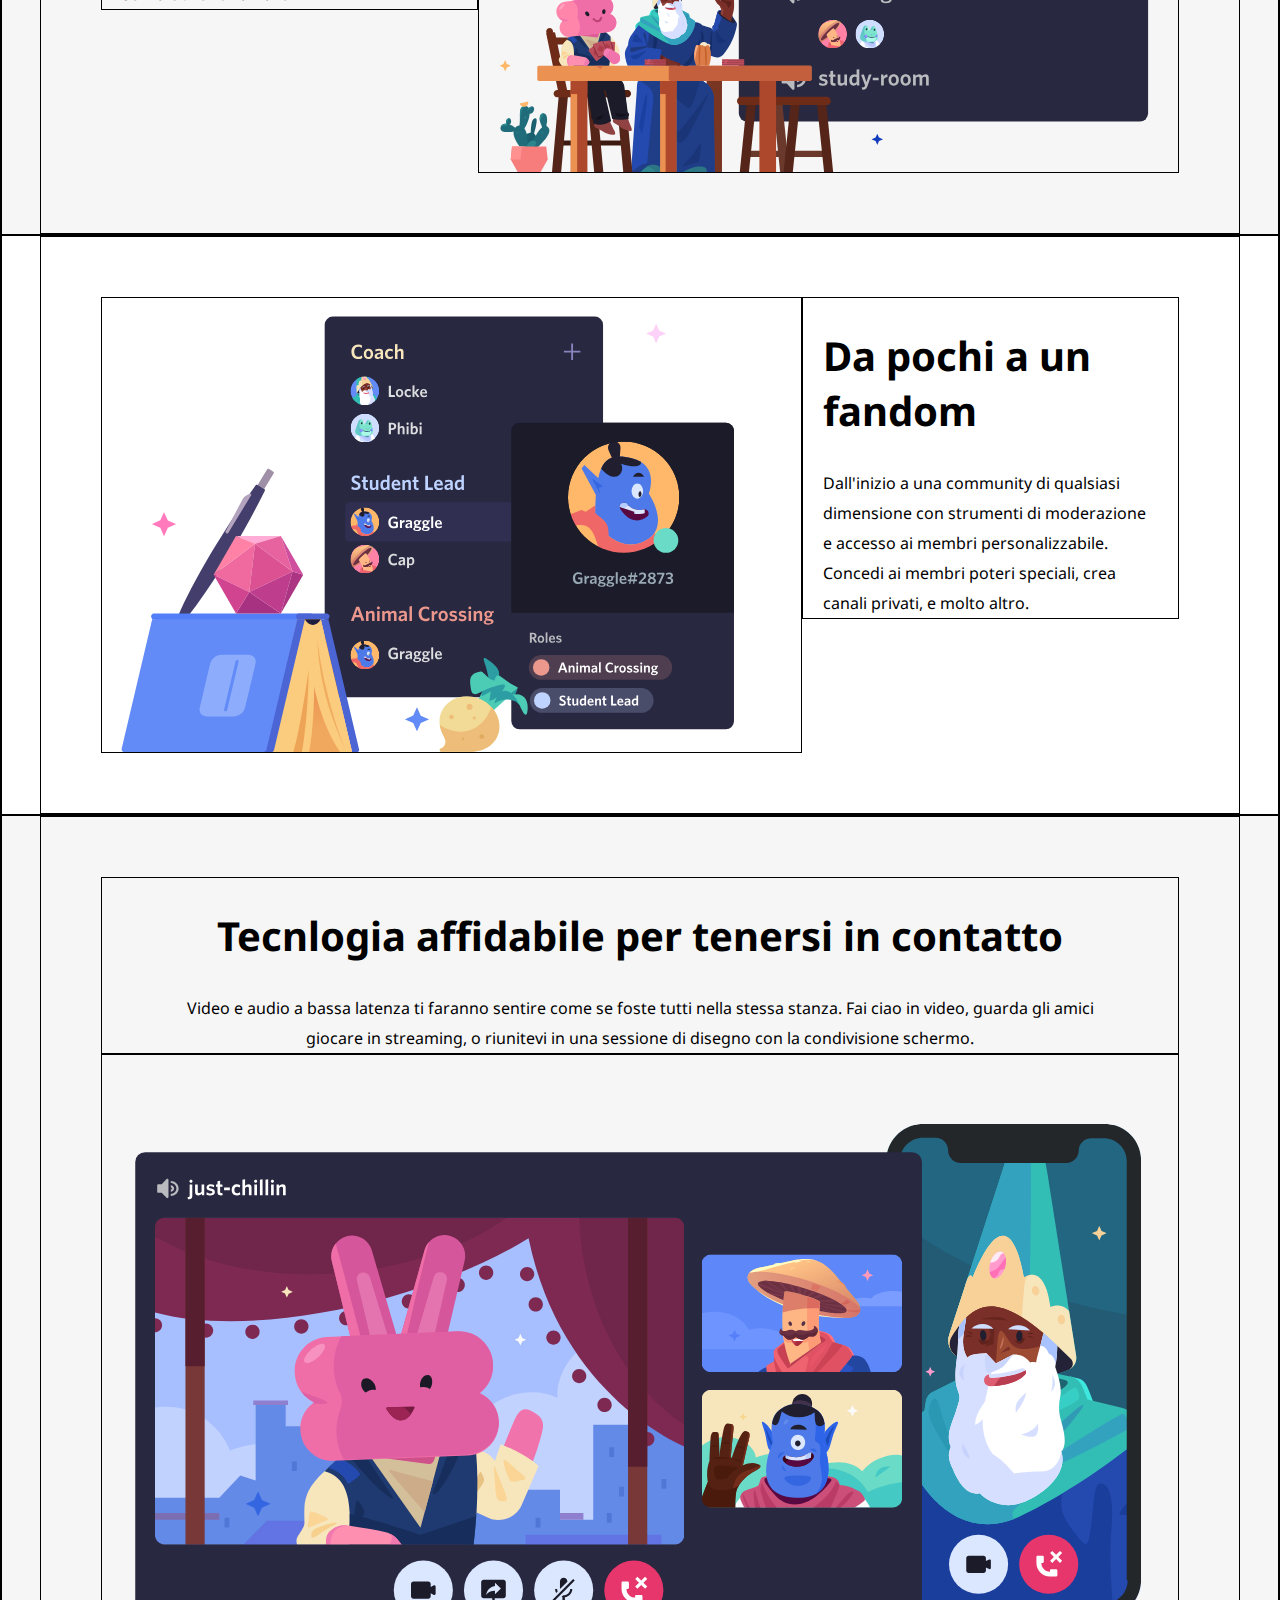
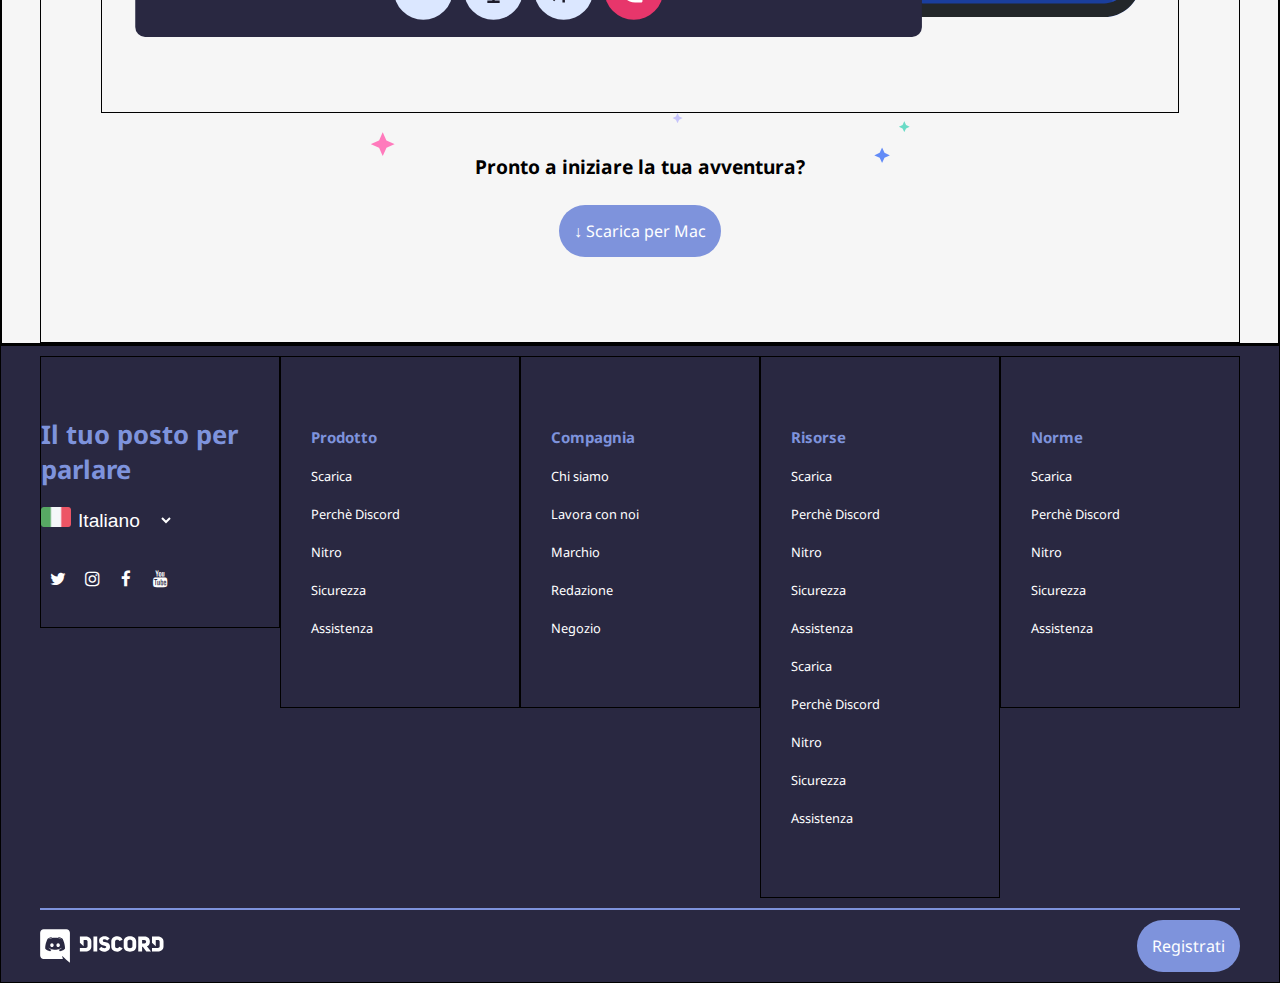
==== commit ea482238: "sistemati il contenuto delle ul nel footer" ====
--- a/index.html
+++ b/index.html
@@ -158,7 +158,7 @@
 
 
             </section>
-            <!-- sezione con lista di a -->
+            <!-- sezione 1 con lista di a -->
             <div class="footer-container debug secondary-text">
                 <ul>
                     <li>
@@ -171,40 +171,48 @@
                     <li><a href="https://www.google.com/">Assistenza</a></li>
                 </ul>
             </div>
-            <div class="footer-container debug secondary-text content-air">
-                <ul>
-                    <li><a href="https://www.google.com/"></a>Prodotto</li>
-                    <li><a href="https://www.google.com/"></a>Scarica</li>
-                    <li><a href="https://www.google.com/"></a>Perchè Discord</li>
-                    <li><a href="https://www.google.com/"></a>Nitro</li>
-                    <li><a href="https://www.google.com/"></a>Sicurezza</li>
-                    <li><a href="https://www.google.com/"></a>Assistenza</li>
-                </ul>
-            </div>
-            <div class="footer-container debug secondary-text content-air">
-                <ul>
-                    <li><a href="https://www.google.com/"></a>Prodotto</li>
-                    <li><a href="https://www.google.com/"></a>Scarica</li>
-                    <li><a href="https://www.google.com/"></a>Perchè Discord</li>
-                    <li><a href="https://www.google.com/"></a>Nitro</li>
-                    <li><a href="https://www.google.com/"></a>Sicurezza</li>
-                    <li><a href="https://www.google.com/"></a>Assistenza</li>
-                    <li><a href="https://www.google.com/"></a>Prodotto</li>
-                    <li><a href="https://www.google.com/"></a>Scarica</li>
-                    <li><a href="https://www.google.com/"></a>Perchè Discord</li>
-                    <li><a href="https://www.google.com/"></a>Nitro</li>
-                    <li><a href="https://www.google.com/"></a>Sicurezza</li>
-                    <li><a href="https://www.google.com/"></a>Assistenza</li>
-                </ul>
-            </div>
-            <div class="footer-container debug secondary-text content-air">
-                <ul>
-                    <li><a href="https://www.google.com/"></a>Prodotto</li>
-                    <li><a href="https://www.google.com/"></a>Scarica</li>
-                    <li><a href="https://www.google.com/"></a>Perchè Discord</li>
-                    <li><a href="https://www.google.com/"></a>Nitro</li>
-                    <li><a href="https://www.google.com/"></a>Sicurezza</li>
-                    <li><a href="https://www.google.com/"></a>Assistenza</li>
+            <!-- sezione 2 con lista di a -->
+            <div class="footer-container debug secondary-text">
+                <ul>
+                    <li>
+                        <h3>Compagnia</h3>
+                    </li>
+                    <li><a href="https://www.google.com/">Chi siamo</a></li>
+                    <li><a href="https://www.google.com/">Lavora con noi</a></li>
+                    <li><a href="https://www.google.com/">Marchio</a></li>
+                    <li><a href="https://www.google.com/">Redazione</a></li>
+                    <li><a href="https://www.google.com/">Negozio</a></li>
+                </ul>
+            </div>
+            <!-- sezione 3 con lista di a -->
+            <div class="footer-container debug secondary-text">
+                <ul>
+                    <li>
+                        <h3>Risorse</h3>
+                    </li>
+                    <li><a href="https://www.google.com/">Scarica</a></li>
+                    <li><a href="https://www.google.com/">Perchè Discord</a></li>
+                    <li><a href="https://www.google.com/">Nitro</a></li>
+                    <li><a href="https://www.google.com/">Sicurezza</a></li>
+                    <li><a href="https://www.google.com/">Assistenza</a></li>
+                    <li><a href="https://www.google.com/">Scarica</a></li>
+                    <li><a href="https://www.google.com/">Perchè Discord</a></li>
+                    <li><a href="https://www.google.com/">Nitro</a></li>
+                    <li><a href="https://www.google.com/">Sicurezza</a></li>
+                    <li><a href="https://www.google.com/">Assistenza</a></li>
+                </ul>
+            </div>
+            <!-- sezione 4 con lista di a -->
+            <div class="footer-container debug secondary-text">
+                <ul>
+                    <li>
+                        <h3>Norme</h3>
+                    </li>
+                    <li><a href="https://www.google.com/">Scarica</a></li>
+                    <li><a href="https://www.google.com/">Perchè Discord</a></li>
+                    <li><a href="https://www.google.com/">Nitro</a></li>
+                    <li><a href="https://www.google.com/">Sicurezza</a></li>
+                    <li><a href="https://www.google.com/">Assistenza</a></li>
                 </ul>
             </div>
         </section>
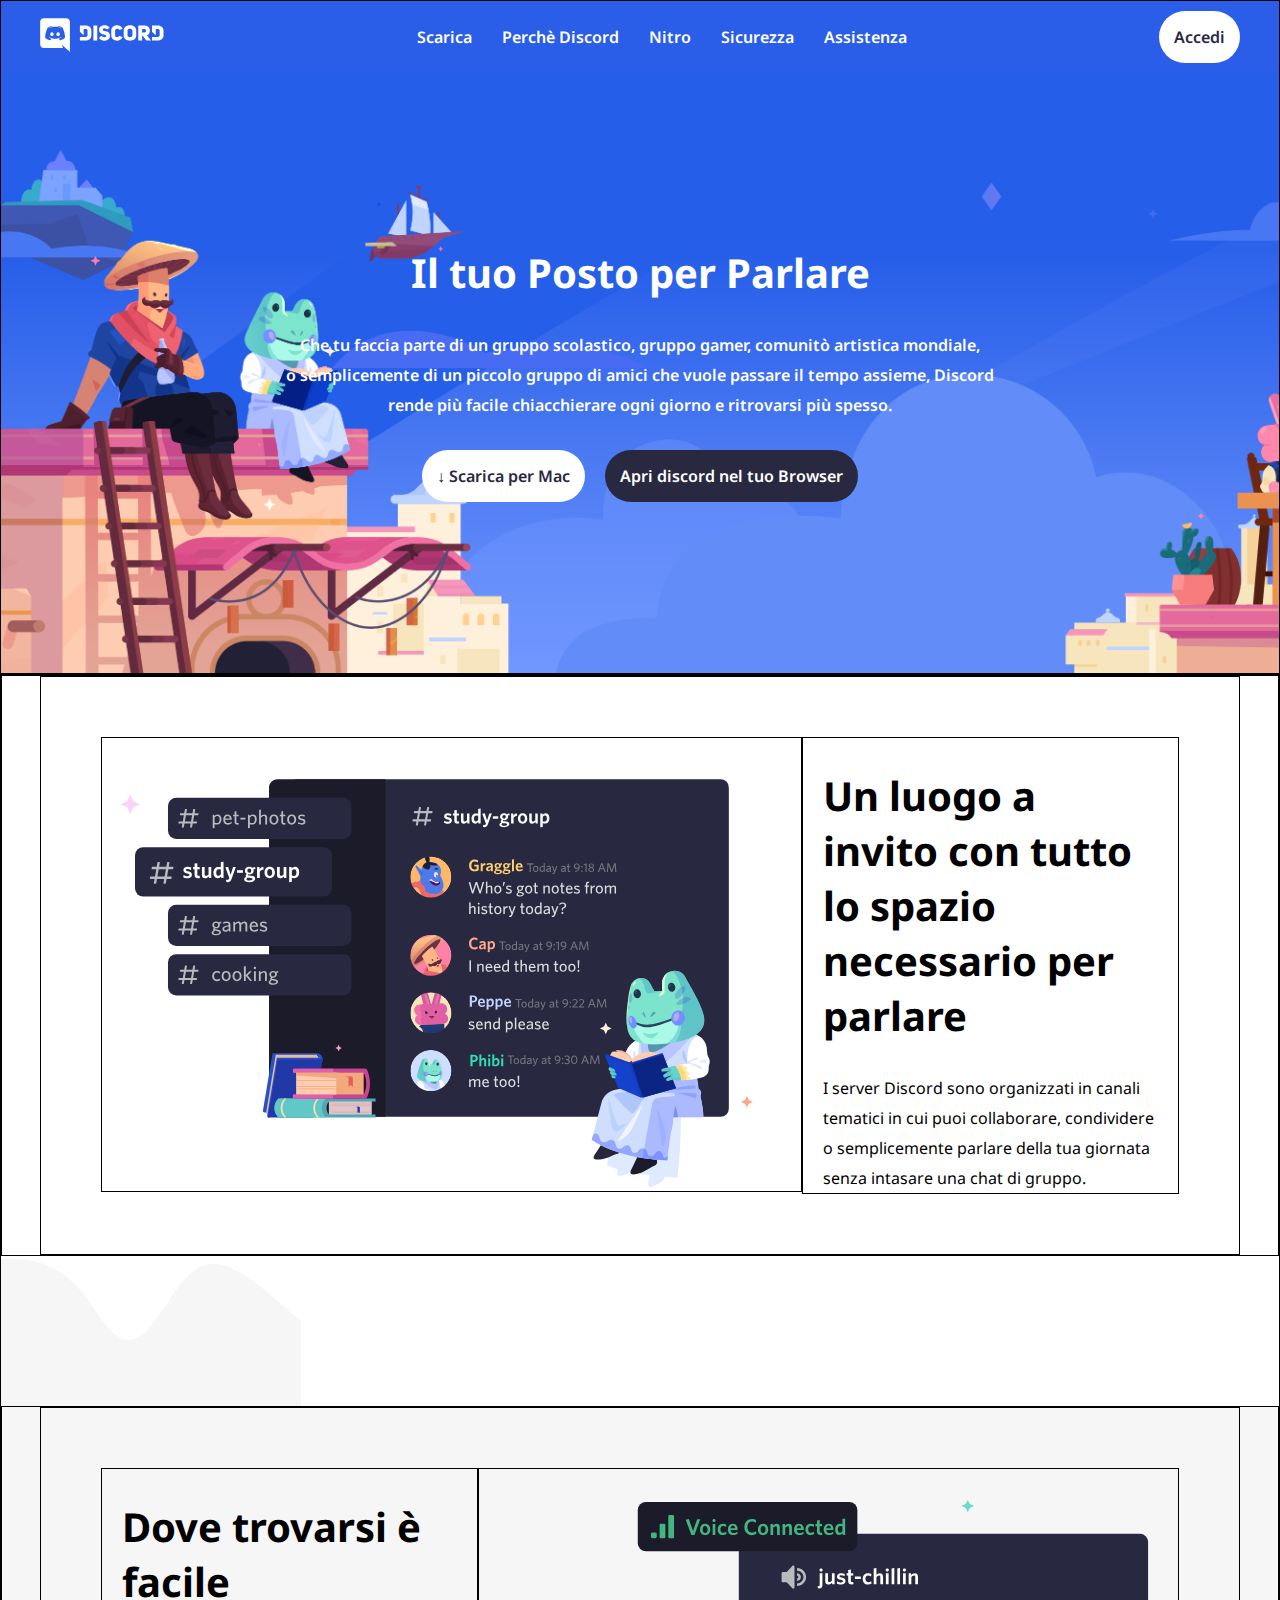
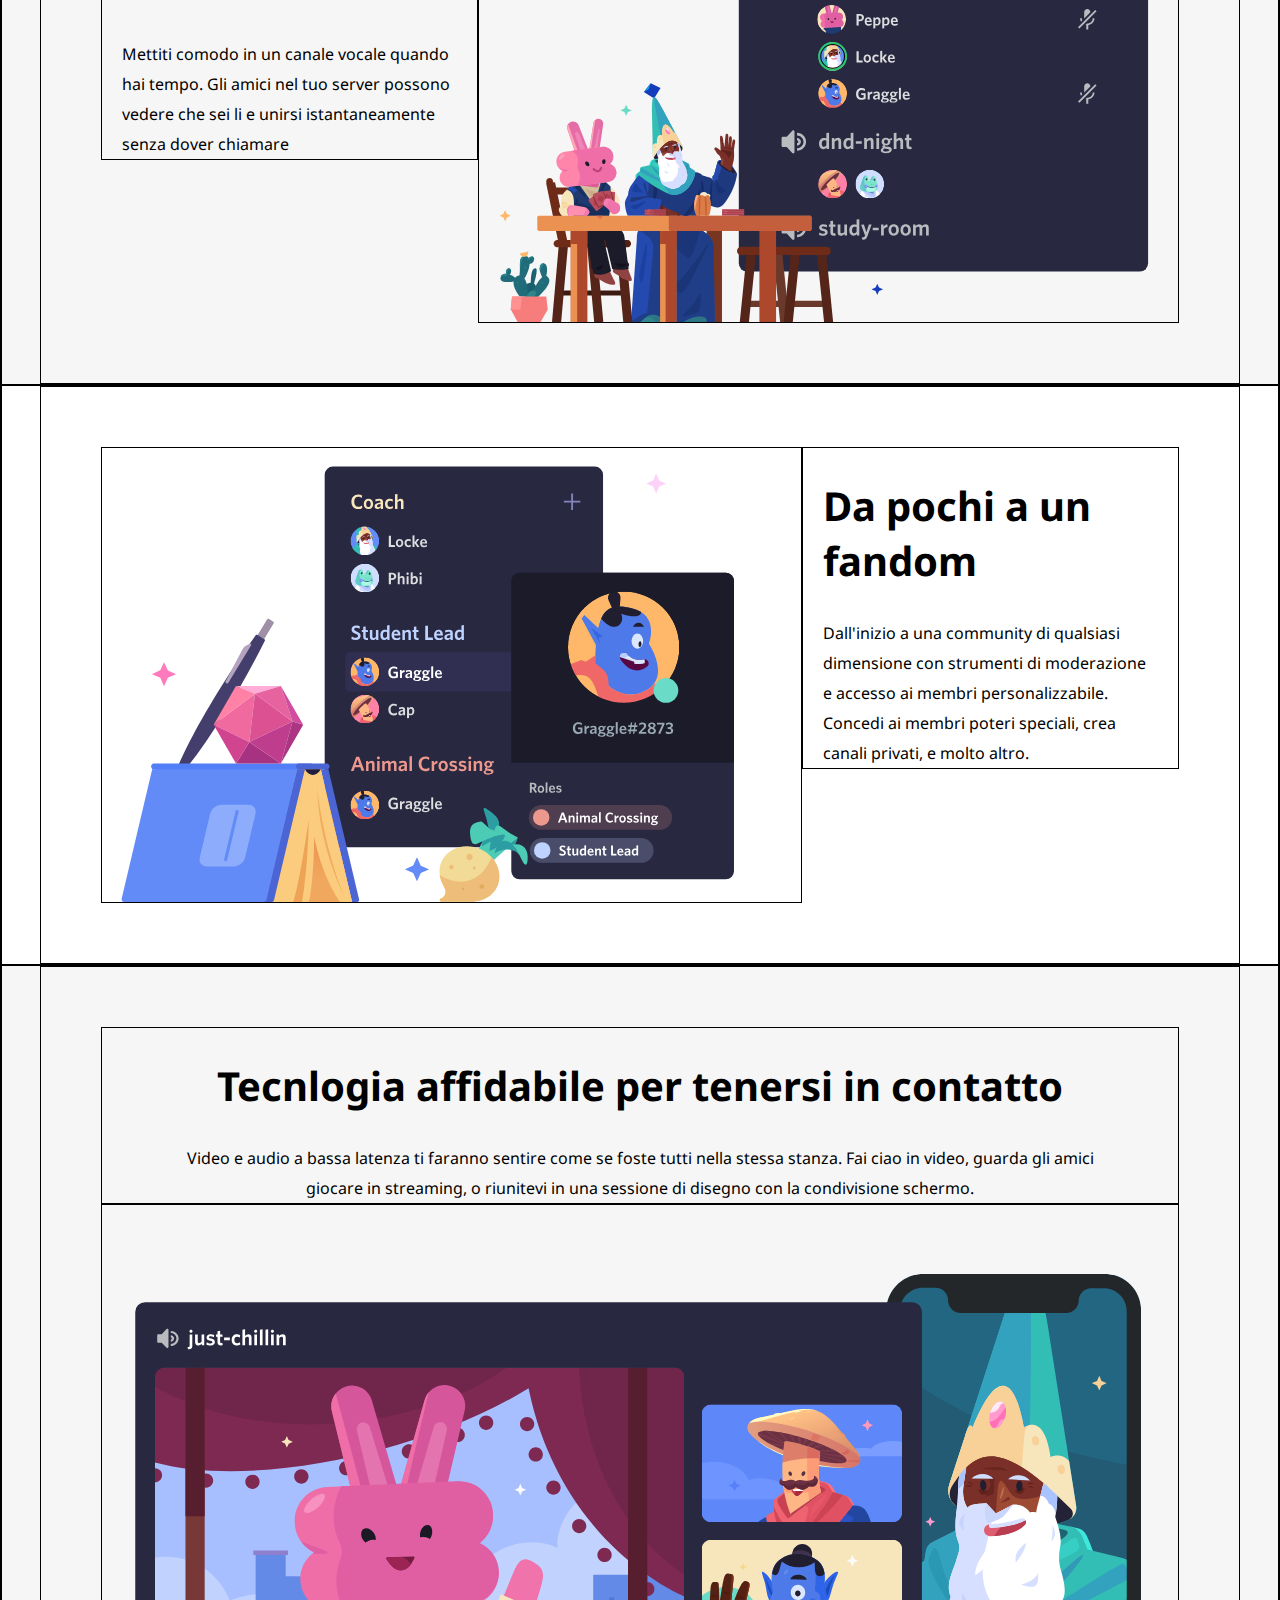
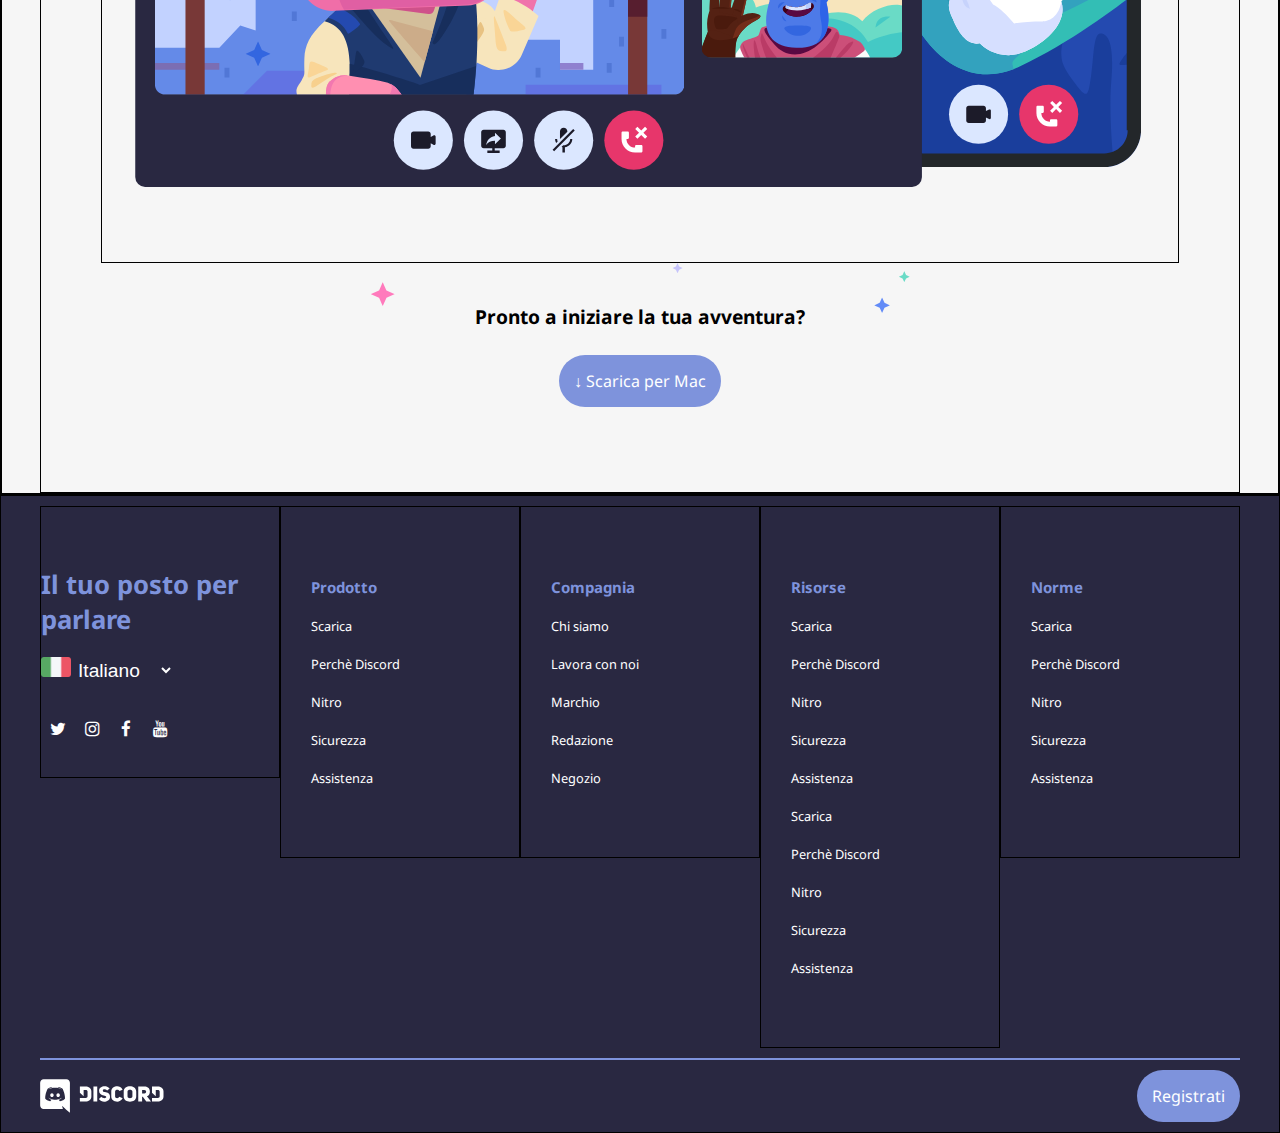
==== commit bd674c93: "prima onda inserita" ====
--- a/index.html
+++ b/index.html
@@ -56,7 +56,9 @@
     </header>
     <!-- main -->
     <main class="debug">
+        <!-- prima sezione -->
         <section class="debug">
+            
             <section class="debug d-flex align-start container content-air">
                 <!-- immagine -->
                 <img class="itm-size debug" src="img/item1.svg" alt="chat canals">
@@ -68,6 +70,10 @@
                 </section>
             </section>
         </section>
+        <div class="bg-wave">
+            <img src="img/wave.svg" alt="wave">
+        </div>
+        <!-- seconda sezione -->
         <section class="debug even">
             <section class="debug d-flex row-reverse align-start container content-air">
                 <!-- immagine -->
@@ -80,6 +86,7 @@
                 </section>
             </section>
         </section>
+        <!-- terza sezione -->
         <section class="debug">
             <section class="debug d-flex align-start container content-air">
                 <!-- immagine -->
@@ -93,6 +100,7 @@
                 </section>
             </section>
         </section>
+        <!-- quarta sezione -->
         <section class="debug even">
             <section class="debug container text-center content-air">
                 <!-- sezione con articolo 4 -->
--- a/css/style.css
+++ b/css/style.css
@@ -158,6 +158,12 @@
 .section-content{
     width: 35%;
     padding: 0 20px;
+}
+.bg-wave{
+    opacity:0.03;
+}
+.bg-wave img{
+    display: block;
 }
 .last-section p{
     padding: 0 80px;
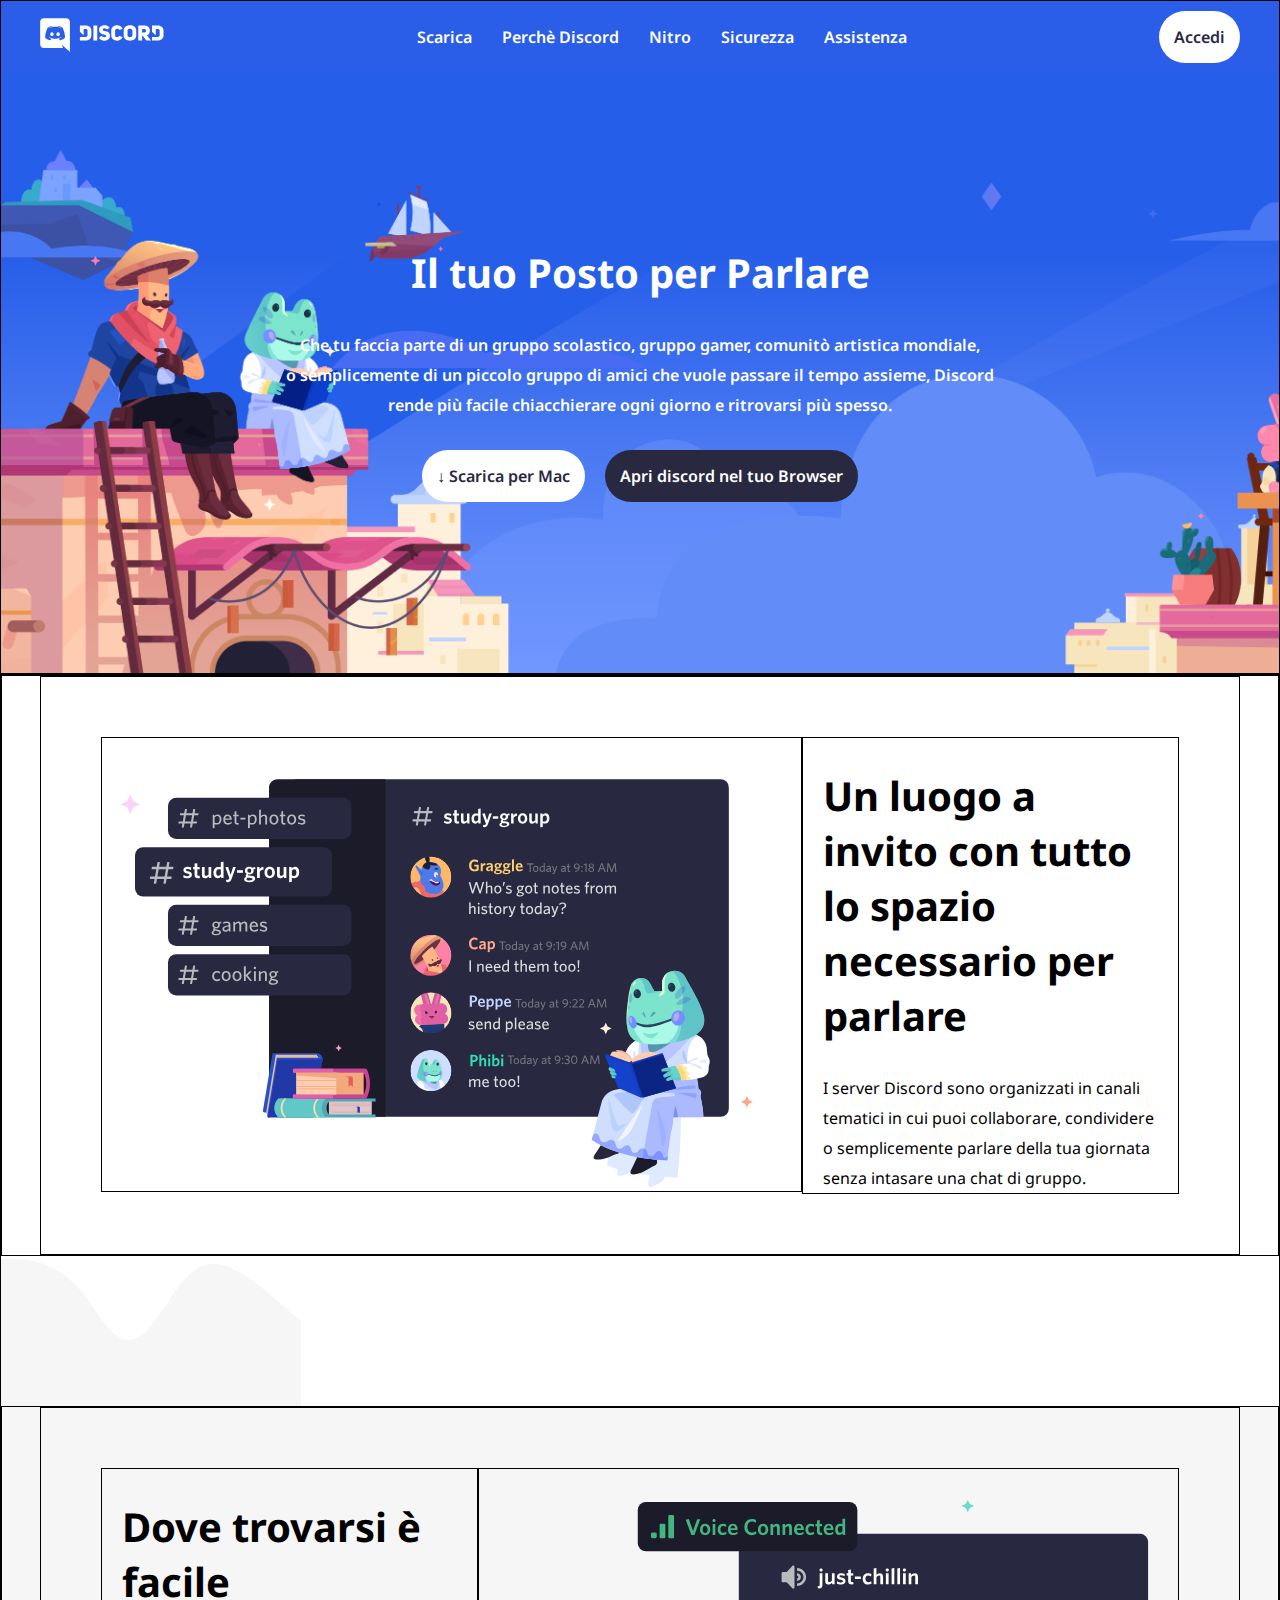
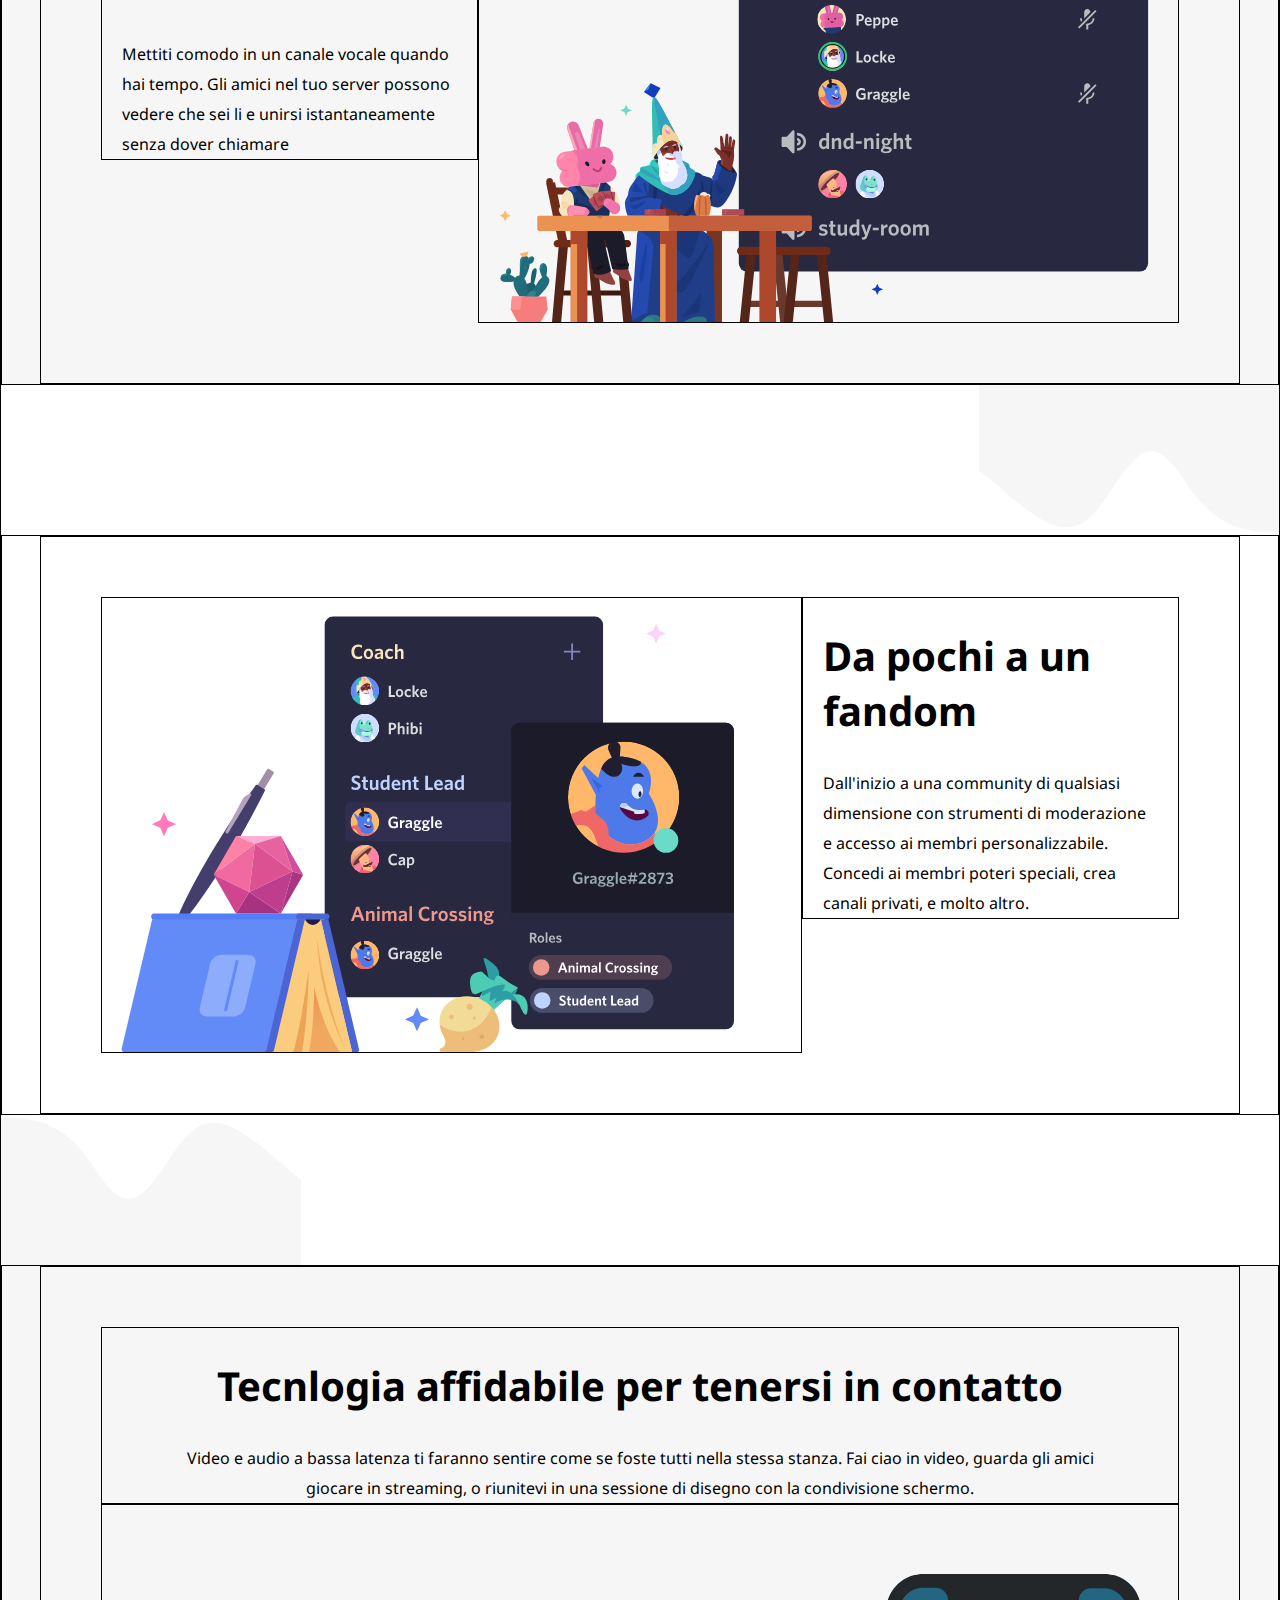
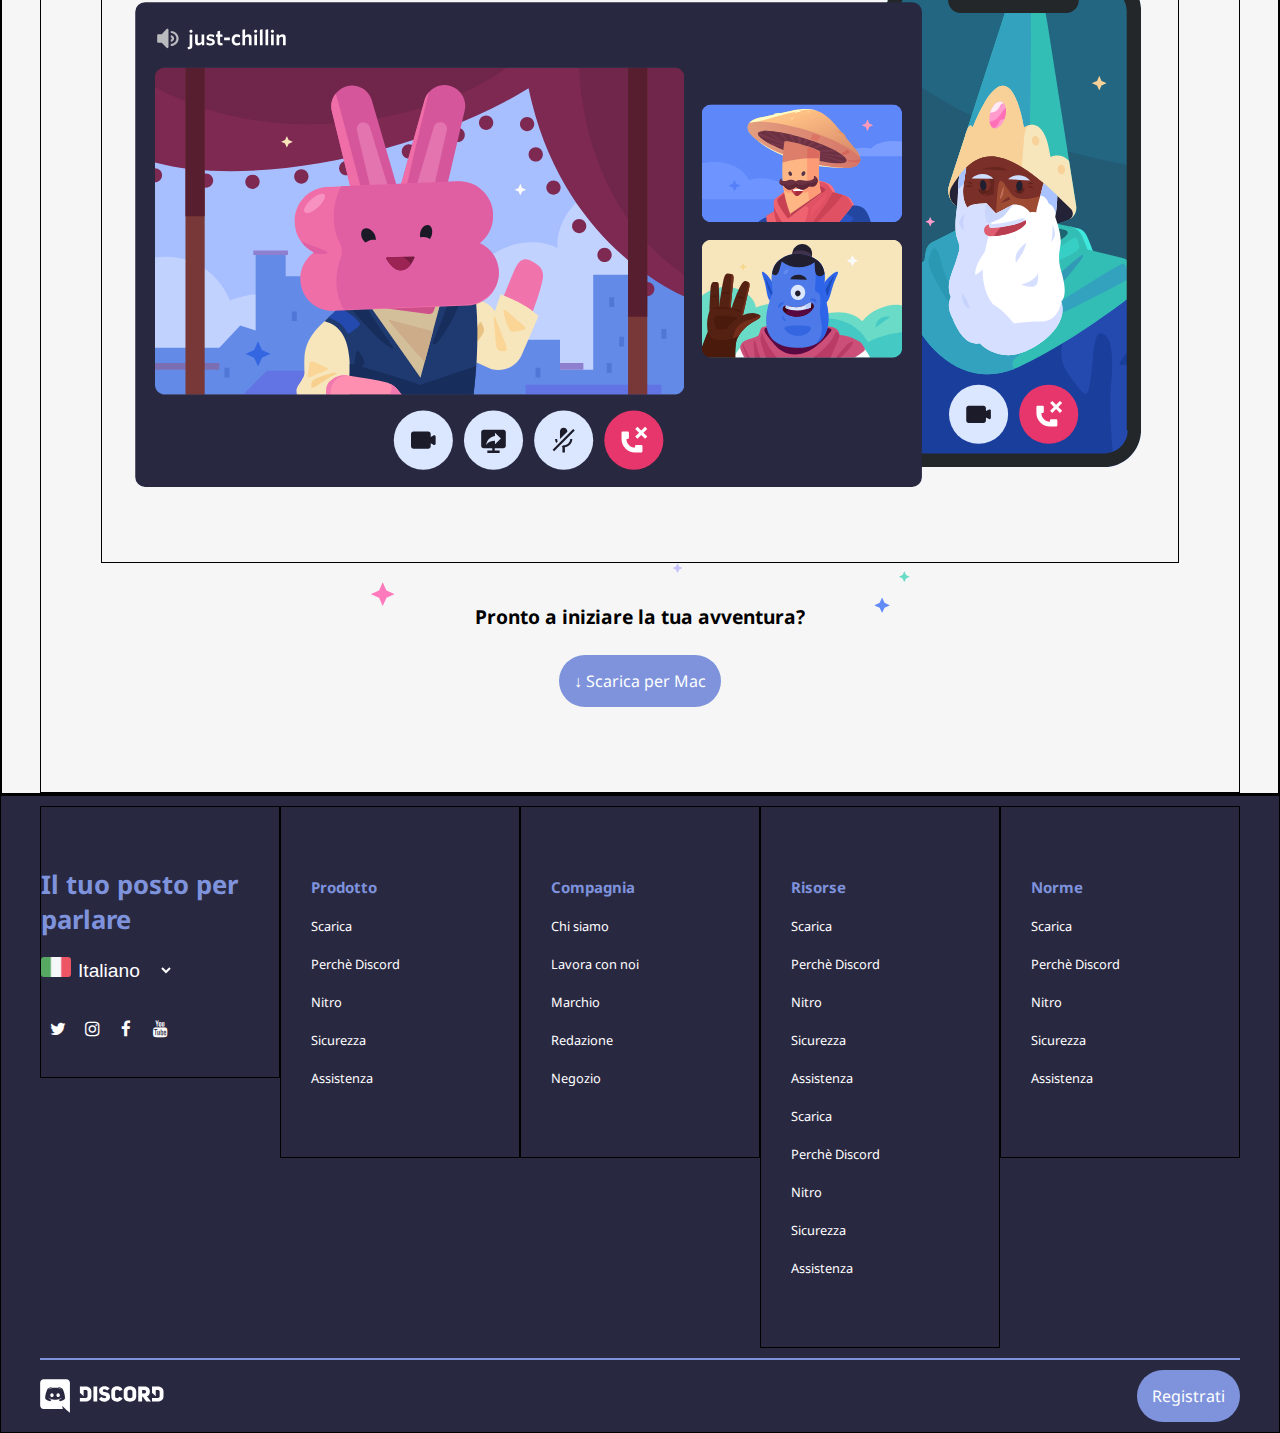
==== commit 89765fd2: "ulimate onde tra le sezioni" ====
--- a/index.html
+++ b/index.html
@@ -70,6 +70,7 @@
                 </section>
             </section>
         </section>
+        <!-- onda normale -->
         <div class="bg-wave">
             <img src="img/wave.svg" alt="wave">
         </div>
@@ -86,6 +87,11 @@
                 </section>
             </section>
         </section>
+        <!-- onda rotate -->
+        <div class="bg-wave rotate">
+            <img src="img/wave.svg" alt="wave">
+        </div>
+        
         <!-- terza sezione -->
         <section class="debug">
             <section class="debug d-flex align-start container content-air">
@@ -100,6 +106,10 @@
                 </section>
             </section>
         </section>
+        <!-- onda normale -->
+        <div class="bg-wave">
+            <img src="img/wave.svg" alt="wave">
+        </div>
         <!-- quarta sezione -->
         <section class="debug even">
             <section class="debug container text-center content-air">
--- a/css/style.css
+++ b/css/style.css
@@ -51,6 +51,9 @@
 }
 .content-air{
     padding:60px;
+}
+.rotate{
+    transform: rotate(180deg);
 }
 .d-flex{
     display: flex;
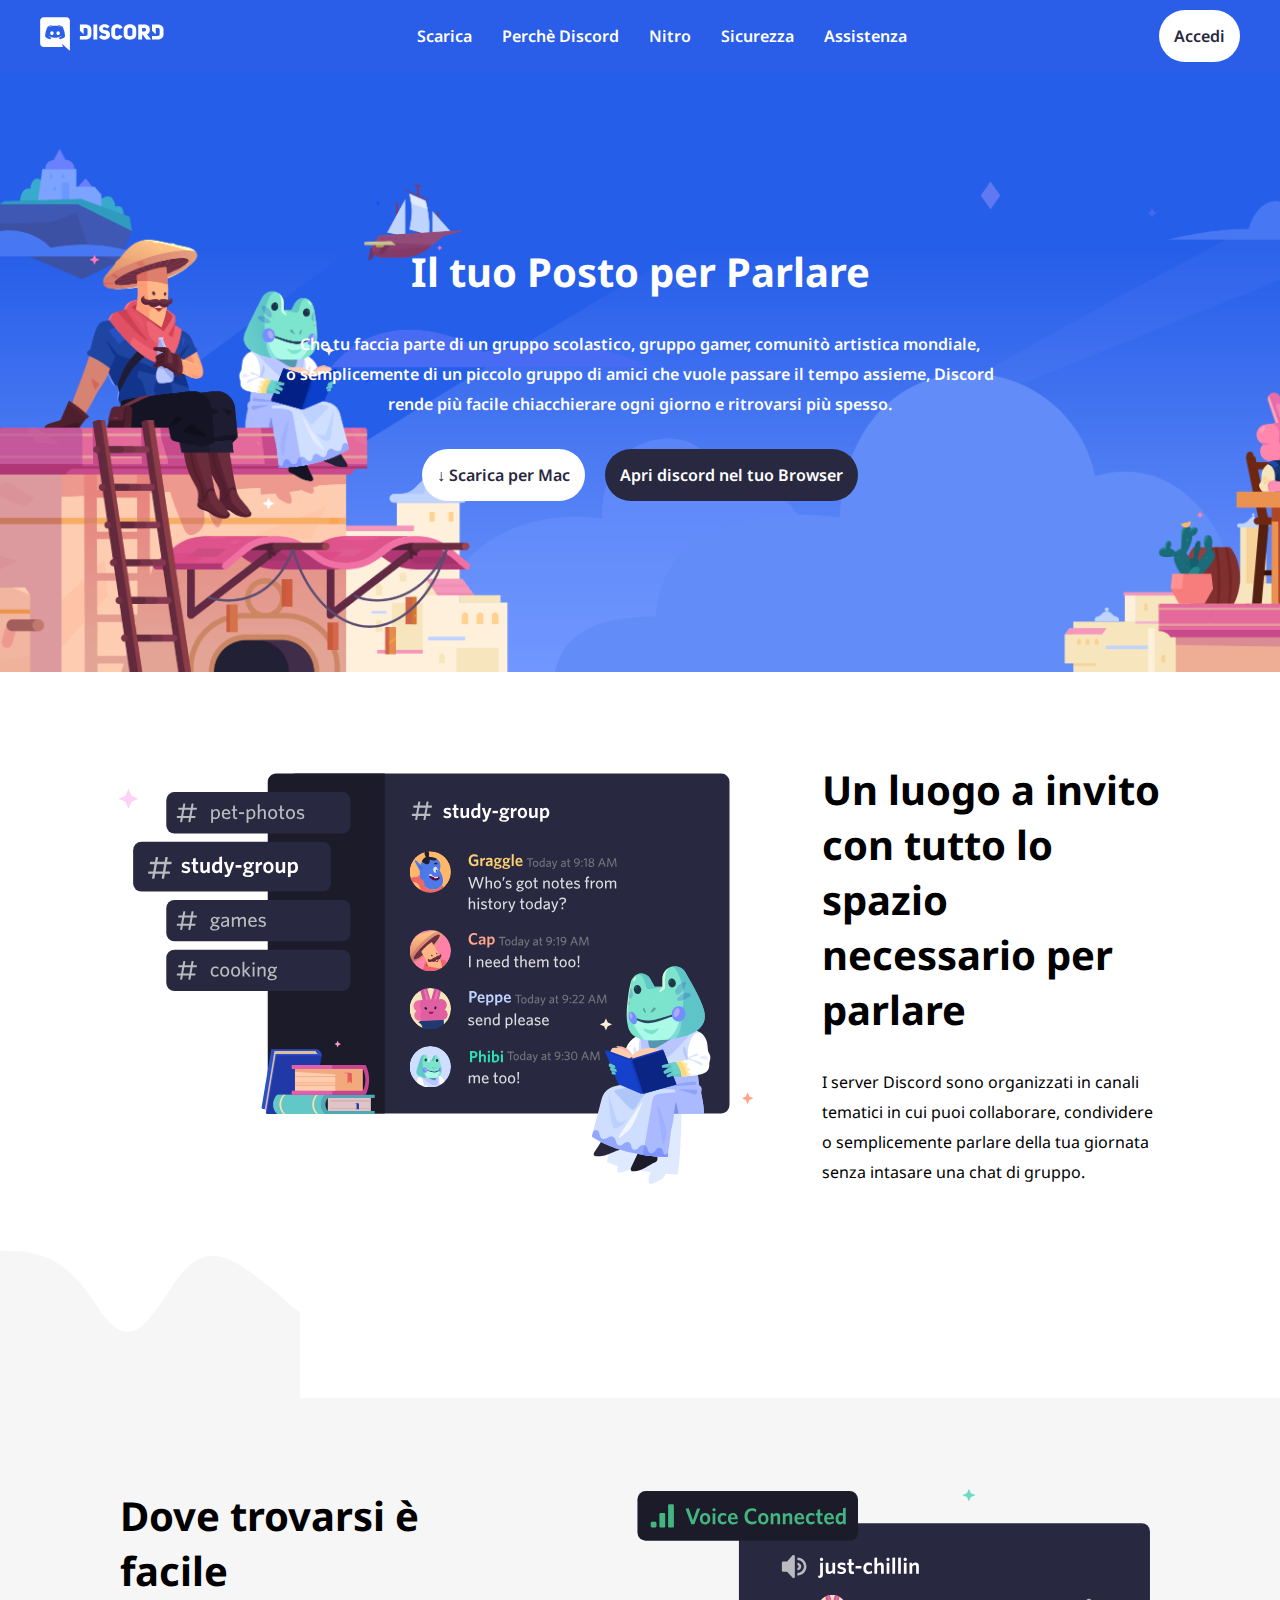
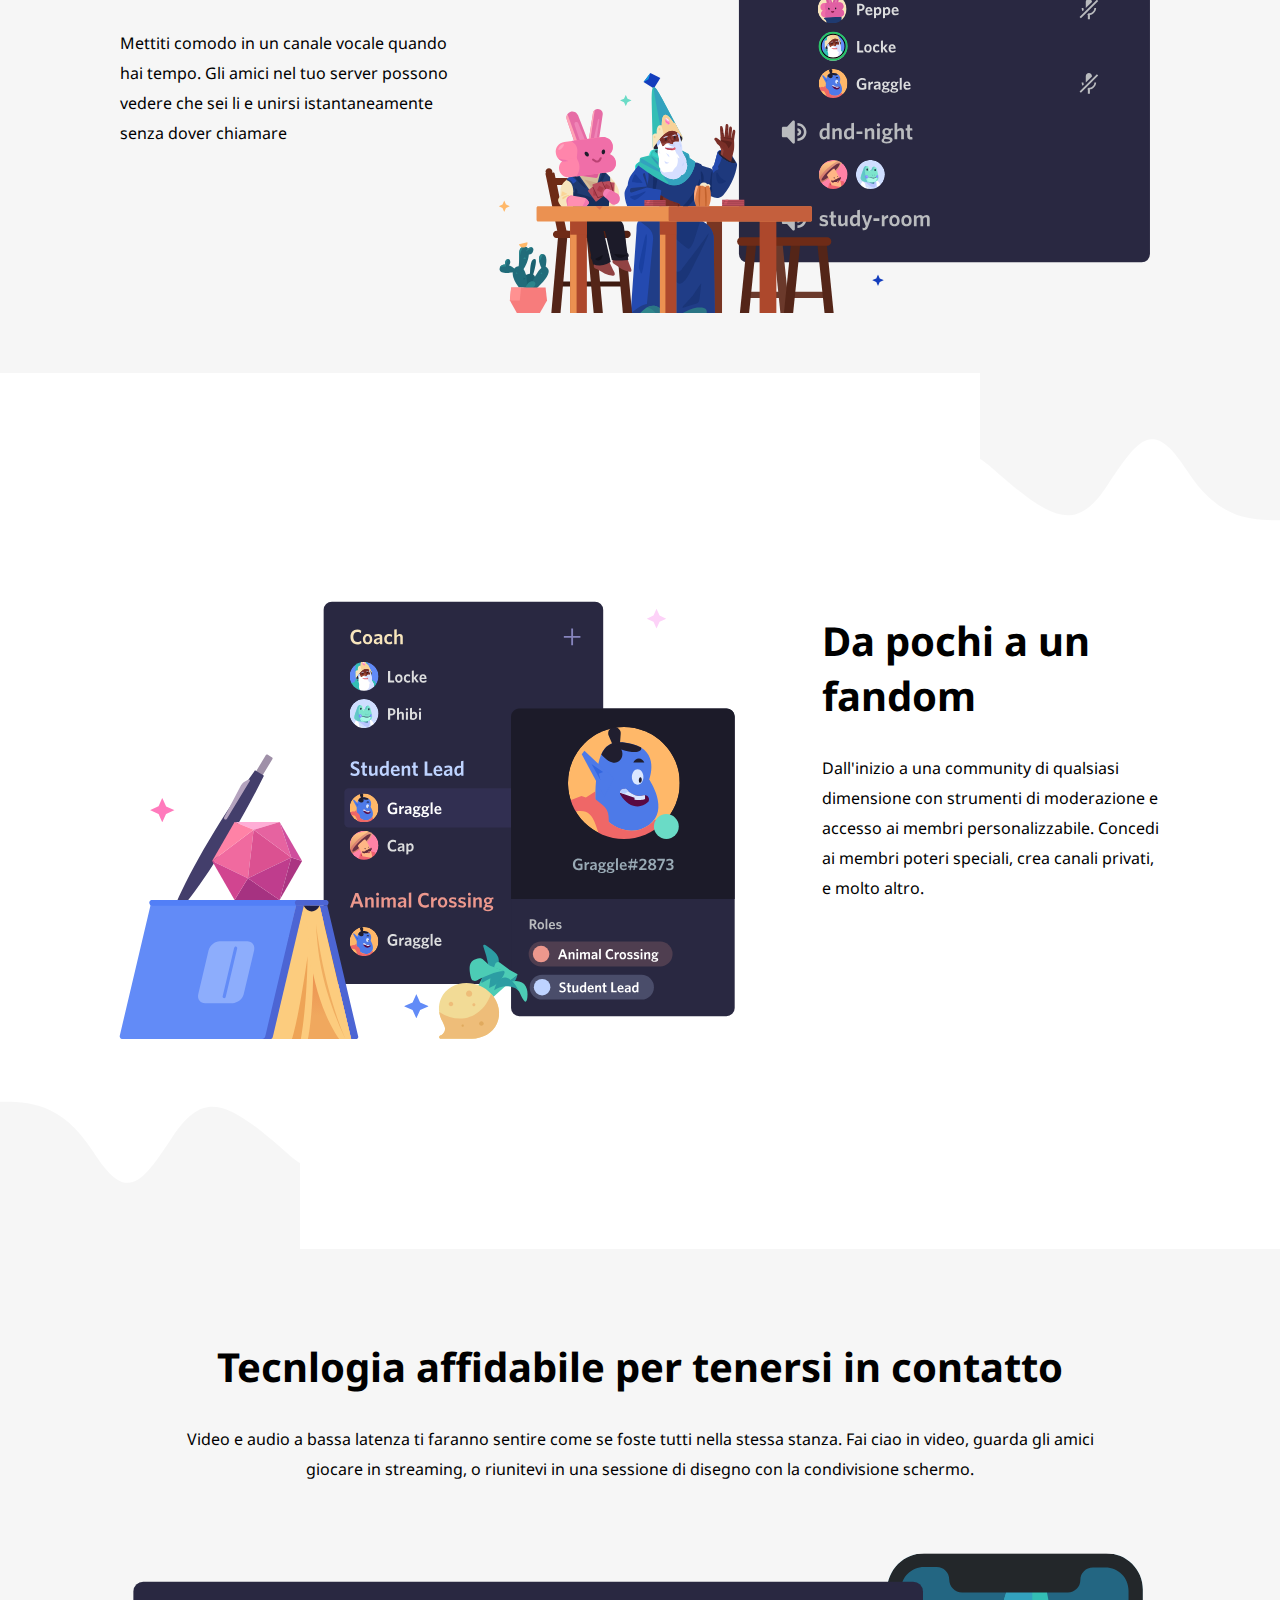
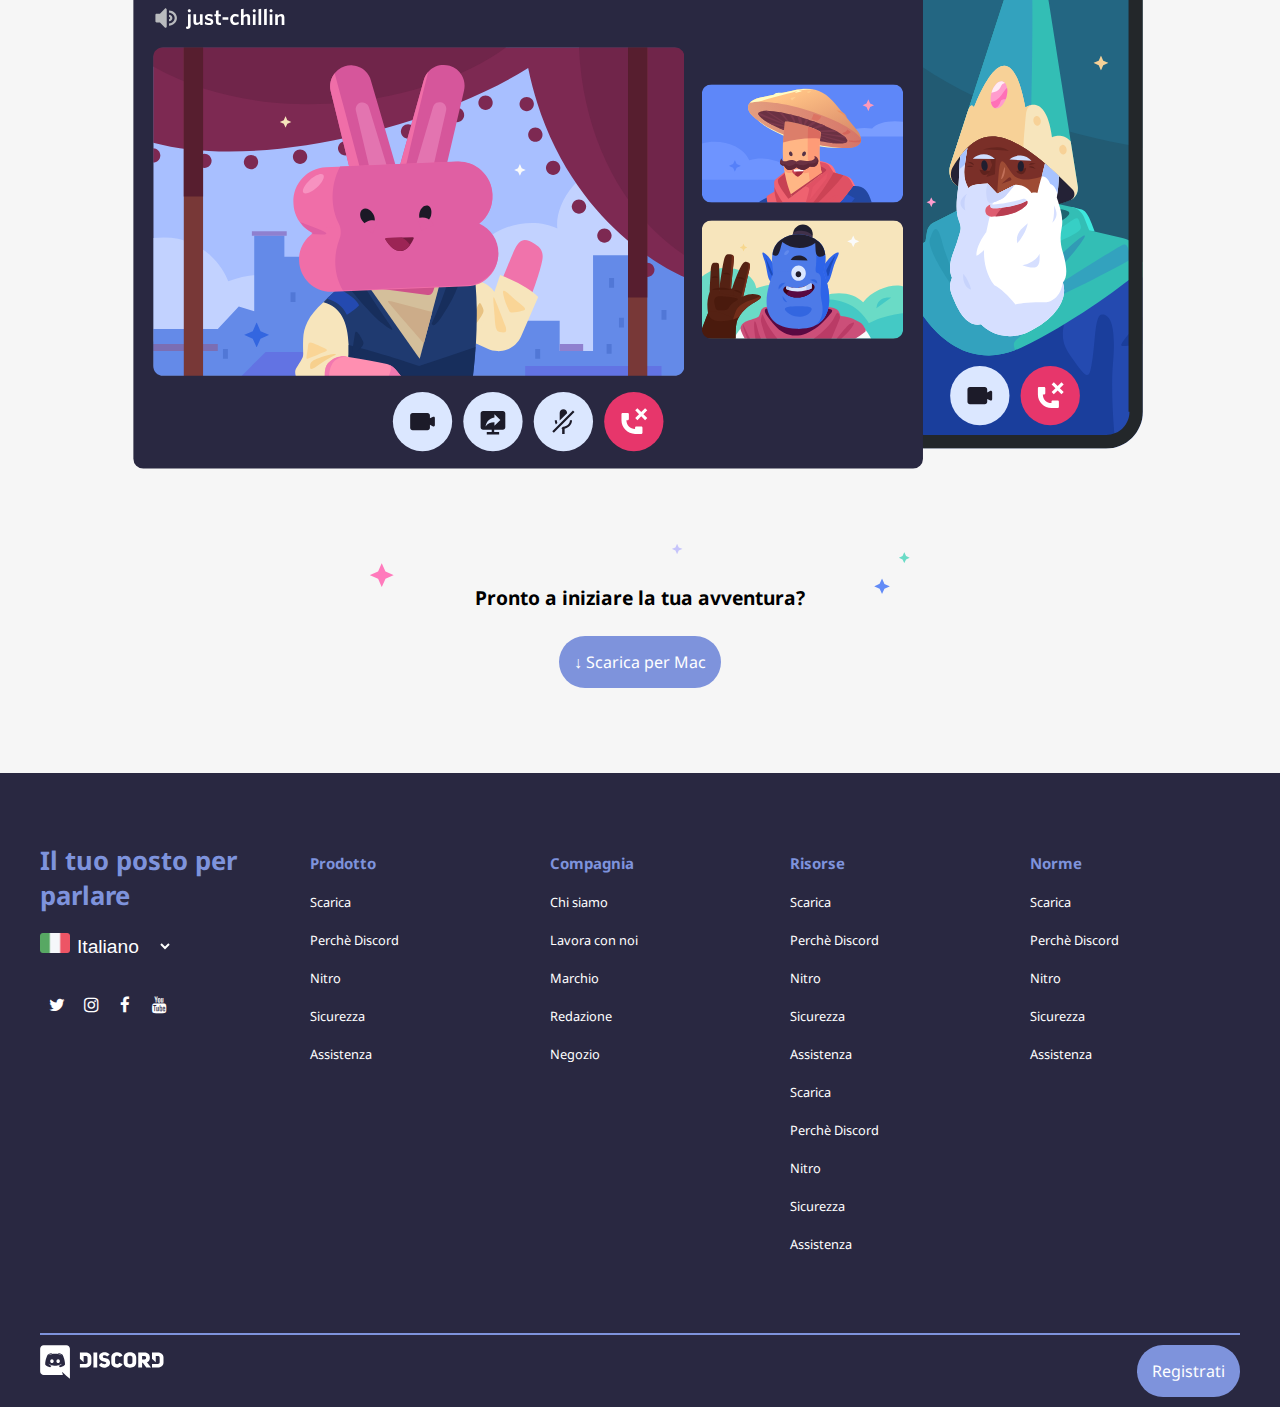
==== commit 02d6ecb8: "aggiunto role-button" ====
--- a/index.html
+++ b/index.html
@@ -33,7 +33,7 @@
                 </ul>
             </nav>
             <!-- bottone con a -->
-            <a class="btn" href="https://www.google.com/">Accedi</a>
+            <a role="button" class="btn" href="https://www.google.com/">Accedi</a>
         </div>
         <section class="hero-content d-flex flex-center align-center secondary-text">
             <!-- contenitore centrale con titolo e paragrafo -->
@@ -48,8 +48,8 @@
                 </p>
                 <div class="d-flex flex-center btn-container">
                     <!-- bottoni con a -->
-                    <a class="btn" href="">&#8595; Scarica per Mac</a>
-                    <a class="btn btn-black" href="">Apri discord nel tuo Browser</a>
+                    <a role="button" class="btn" href="">&#8595; Scarica per Mac</a>
+                    <a role="button" class="btn btn-black" href="">Apri discord nel tuo Browser</a>
                 </div>
             </section>
         </section>
@@ -127,7 +127,7 @@
                 <h3>Pronto a iniziare la tua avventura?</h3>
                 <!-- bottone accessorio -->
                 <div class="last-section-btn">
-                    <a class="btn btn-accessory" href="">&#8595; Scarica per Mac</a>
+                    <a role="button" class="btn btn-accessory" href="">&#8595; Scarica per Mac</a>
                 </div>
 
             </section>
@@ -235,8 +235,8 @@
             </div>
         </section>
         <div class="d-flex flex-between footer-bottom container">
-            <img class="logo-size" src="img/logo.svg" alt="logo">
-            <a class="btn btn-accessory" href="">Registrati</a>
+            <a href=""><img class="logo-size" src="img/logo.svg" alt="logo"></a>
+            <a role="button" class="btn btn-accessory" href="">Registrati</a>
         </div>
     </footer>
 </body>
--- a/css/style.css
+++ b/css/style.css
@@ -40,10 +40,10 @@
 }
 /* utility */
 
-.debug{
+/* .debug{
     border:1px solid black;
     min-height: 30px;
-}
+} */
 .container{
     max-width: 1200px;
     margin: 0 auto;
